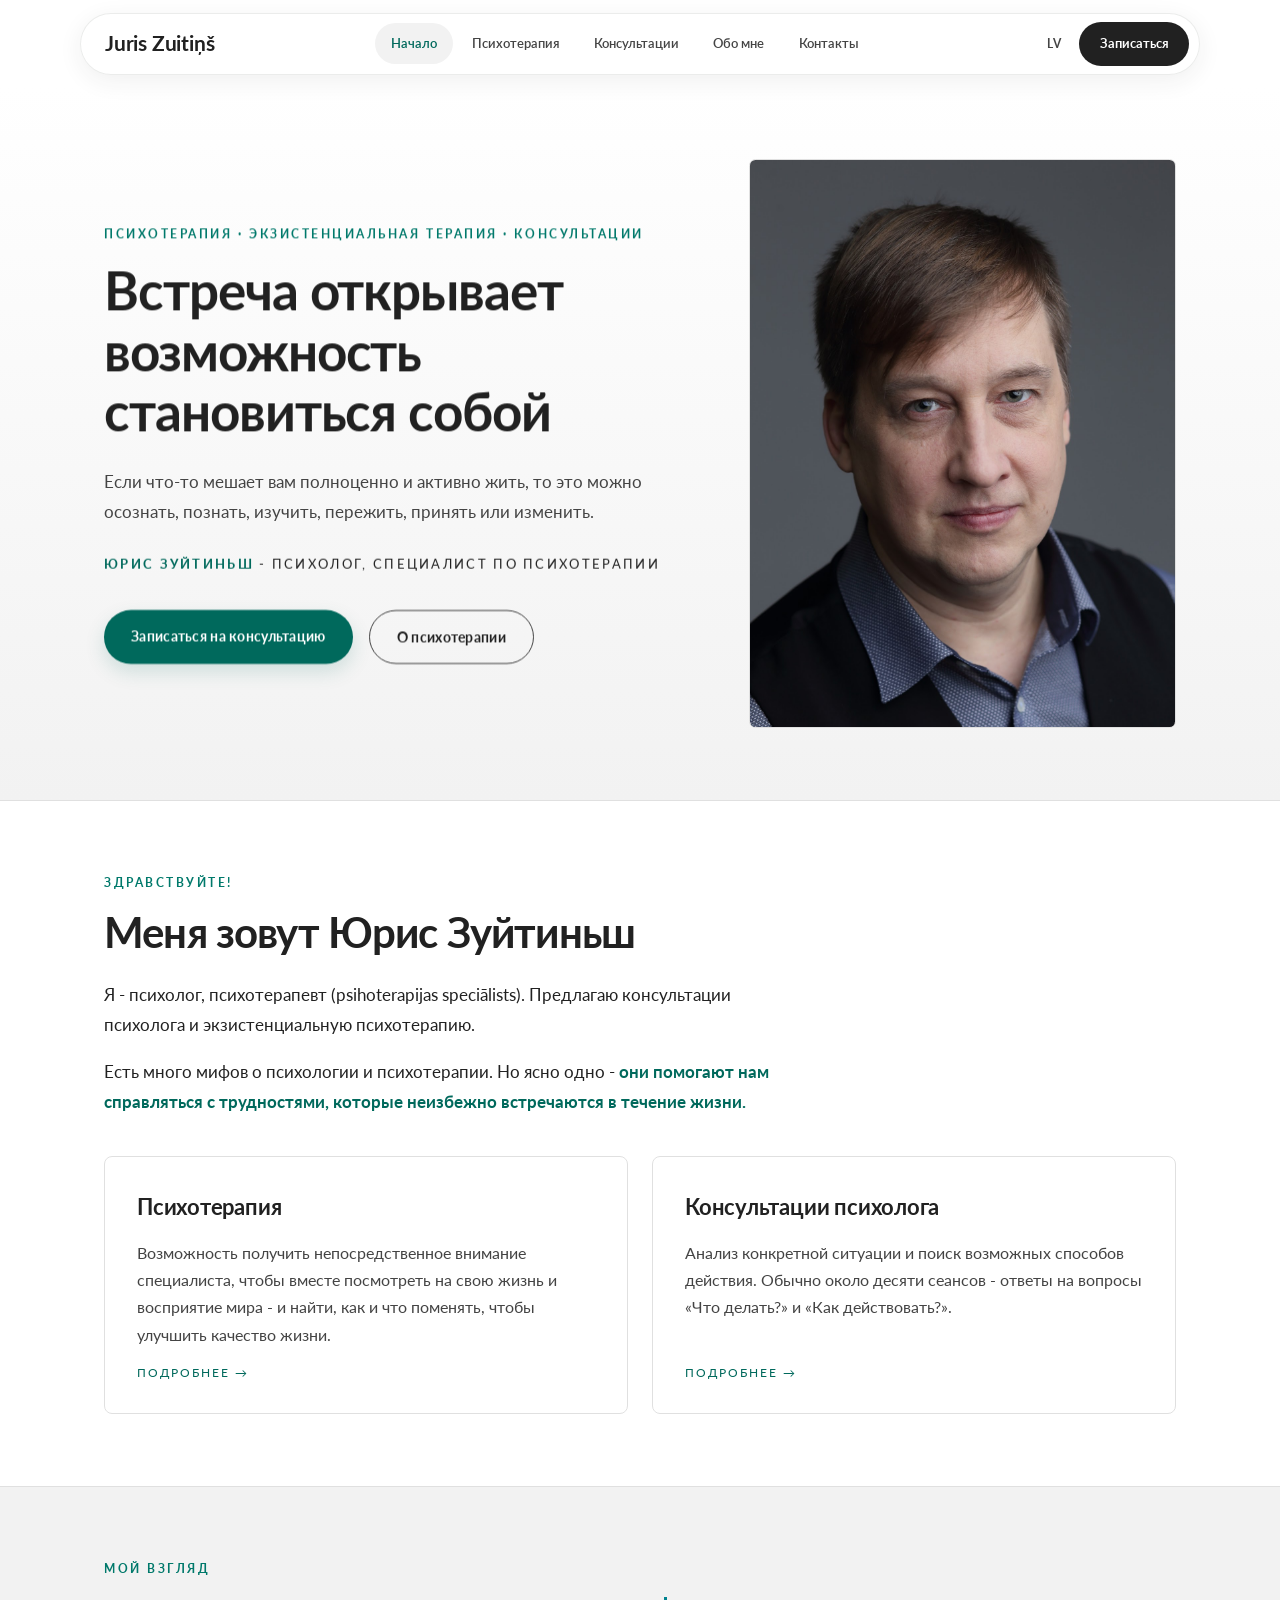
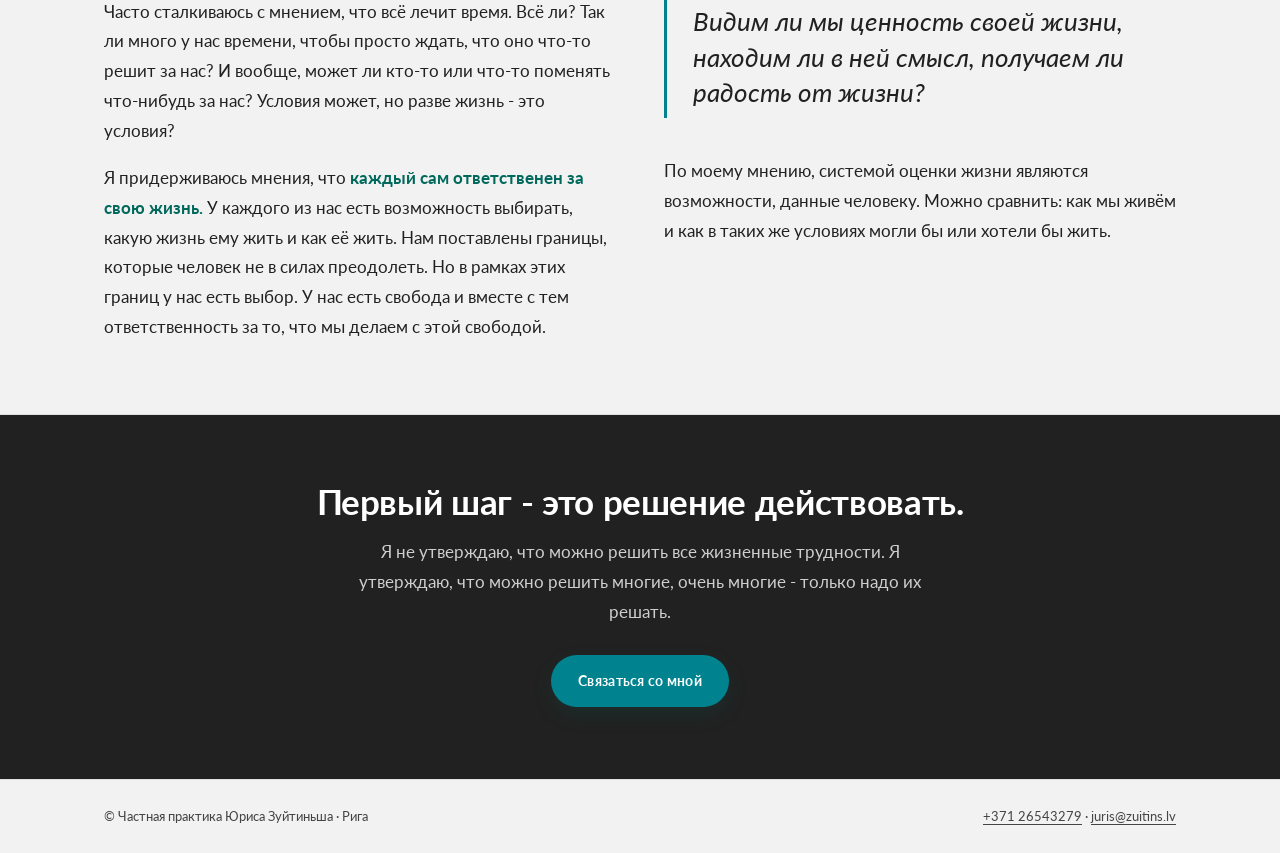
==== ru/index.html @ 90100e16 "Tiras saites: index.html -> ./ un ru/ Co-Authored-By: Claude Fable 5 <noreply@anthropic.com>" ====
<!DOCTYPE html>
<html lang="ru">
<head>
<meta charset="utf-8">
<script>document.documentElement.classList.add('js')</script>
<meta name="viewport" content="width=device-width, initial-scale=1">
<title>Частная практика Юриса Зуйтиньша - психотерапия и консультации психолога в Риге</title>
<meta name="description" content="Юрис Зуйтиньш - психолог и сертифицированный специалист по психотерапии. Экзистенциальная терапия и консультации психолога в Риге, частная практика с 2008 года.">
<link rel="alternate" hreflang="lv" href="../">
<link rel="icon" href="data:image/svg+xml,%3Csvg xmlns='http://www.w3.org/2000/svg' viewBox='0 0 32 32'%3E%3Crect width='32' height='32' rx='6' fill='%2300838f'/%3E%3Ctext x='16' y='23' font-family='Georgia' font-size='20' font-style='italic' fill='%23f4f3ee' text-anchor='middle'%3EZ%3C/text%3E%3C/svg%3E">
<link rel="preconnect" href="https://fonts.googleapis.com">
<link rel="preconnect" href="https://fonts.gstatic.com" crossorigin>
<link href="https://fonts.googleapis.com/css2?family=Lato:ital,wght@0,300;0,400;0,700;1,400&family=Open+Sans:ital,wght@0,300;0,400;0,700;1,400&display=swap" rel="stylesheet">
<link rel="stylesheet" href="../assets/css/style.css">
</head>
<body>

<header class="site-head">
  <div class="navbar">
    <a class="brand" href="./">Juris Zuitiņš</a>
    <nav class="nav" id="nav" aria-label="Главное меню">
      <a href="./" aria-current="page">Начало</a>
      <a href="psihoterapija.html">Психотерапия</a>
      <a href="konsultacijas.html">Консультации</a>
      <a href="par-mani.html">Обо мне</a>
      <a href="kontakti.html">Контакты</a>
    </nav>
    <div class="nav-actions">
      <a class="lang" href="../" lang="lv" hreflang="lv">LV</a>
      <a class="btn-nav" href="kontakti.html">Записаться</a>
      <button class="menu-btn" aria-expanded="false" aria-controls="nav" aria-label="Меню"><span></span><span></span></button>
    </div>
  </div>
</header>

<section class="hero">
  <div class="wrap">
    <div>
      <p class="eyebrow">Психотерапия · Экзистенциальная терапия · Консультации</p>
      <h1 class="hero-q">Встреча открывает возможность становиться собой</h1>
      <p class="hero-sub">Если что-то мешает вам полноценно и активно жить, то это можно осознать, познать, изучить, пережить, принять или изменить.</p>
      <p class="hero-name"><b>Юрис Зуйтиньш</b> - психолог, специалист по психотерапии</p>
      <div class="hero-cta">
        <a class="btn btn-solid" href="kontakti.html">Записаться на консультацию</a>
        <a class="btn btn-ghost" href="psihoterapija.html">О психотерапии</a>
      </div>
    </div>
    <figure class="hero-figure">
      <img src="../assets/img/portrets.jpg" alt="Юрис Зуйтиньш - психолог и специалист по психотерапии" width="1280" height="1920" fetchpriority="high">
    </figure>
  </div>
</section>

<section class="section">
  <div class="wrap reveal">
    <p class="eyebrow">Здравствуйте!</p>
    <h2 class="section-title">Меня зовут Юрис Зуйтиньш</h2>
    <div class="prose">
      <p>Я - психолог, психотерапевт (psihoterapijas speciālists). Предлагаю консультации психолога и экзистенциальную психотерапию.</p>
      <p>Есть много мифов о психологии и психотерапии. Но ясно одно - <strong>они помогают нам справляться с трудностями, которые неизбежно встречаются в течение жизни.</strong></p>
    </div>
    <div class="cards">
      <a class="card" href="psihoterapija.html">
        <h3>Психотерапия</h3>
        <p>Возможность получить непосредственное внимание специалиста, чтобы вместе посмотреть на свою жизнь и восприятие мира - и найти, как и что поменять, чтобы улучшить качество жизни.</p>
        <span class="more">Подробнее →</span>
      </a>
      <a class="card" href="konsultacijas.html">
        <h3>Консультации психолога</h3>
        <p>Анализ конкретной ситуации и поиск возможных способов действия. Обычно около десяти сеансов - ответы на вопросы «Что делать?» и «Как действовать?».</p>
        <span class="more">Подробнее →</span>
      </a>
    </div>
  </div>
</section>

<section class="section tint">
  <div class="wrap two-col reveal">
    <div class="prose">
      <p class="eyebrow">Мой взгляд</p>
      <p>Часто сталкиваюсь с мнением, что всё лечит время. Всё ли? Так ли много у нас времени, чтобы просто ждать, что оно что-то решит за нас? И вообще, может ли кто-то или что-то поменять что-нибудь за нас? Условия может, но разве жизнь - это условия?</p>
      <p>Я придерживаюсь мнения, что <strong>каждый сам ответственен за свою жизнь.</strong> У каждого из нас есть возможность выбирать, какую жизнь ему жить и как её жить. Нам поставлены границы, которые человек не в силах преодолеть. Но в рамках этих границ у нас есть выбор. У нас есть свобода и вместе с тем ответственность за то, что мы делаем с этой свободой.</p>
    </div>
    <div>
      <div class="pull-q">Видим ли мы ценность своей жизни, находим ли в ней смысл, получаем ли радость от жизни?</div>
      <div class="prose">
        <p>По моему мнению, системой оценки жизни являются возможности, данные человеку. Можно сравнить: как мы живём и как в таких же условиях могли бы или хотели бы жить.</p>
      </div>
    </div>
  </div>
</section>


<section class="cta-strip">
  <div class="wrap reveal">
    <h2>Первый шаг - это решение действовать.</h2>
    <p>Я не утверждаю, что можно решить все жизненные трудности. Я утверждаю, что можно решить многие, очень многие - только надо их решать.</p>
    <a class="btn btn-solid" href="kontakti.html">Связаться со мной</a>
  </div>
</section>

<footer class="site-foot">
  <div class="wrap">
    <span>© Частная практика Юриса Зуйтиньша · Рига</span>
    <span><a href="tel:+37126543279">+371 26543279</a> · <a href="mailto:juris@zuitins.lv">juris@zuitins.lv</a></span>
  </div>
</footer>

<script src="../assets/js/main.js"></script>
</body>
</html>
---- assets/css/style.css ----
/* Jura Zuitiņa privātprakse
   Krāsas un fonts pārņemti no esošās lapas lv.zuitins.lv:
   balts fons, tumši pelēks teksts, tirkīza akcents, fonts Lato. */

:root {
  --paper: #ffffff;
  --sage: #f2f2f2;
  --sage-deep: #e6e6e6;
  --ink: #212121;
  --ink-soft: #444444;
  --olive: #00838f;       /* tirkīza akcents (fokuss, hover) */
  --olive-dark: #00695c;  /* tumšāks tirkīzs — saites, pogas (AA uz balta) */
  --amber: #00796b;       /* akcents etiķetēm/eyebrow (tirkīzs, AA uz balta) */
  --line: #e0e0e0;
  --white: #ffffff;
  --max: 1120px;
  --serif: "Lato", "Open Sans", system-ui, -apple-system, sans-serif;
  --display: "Lato", "Open Sans", system-ui, -apple-system, sans-serif;
  --sans: "Lato", "Open Sans", system-ui, -apple-system, sans-serif;
}

* { margin: 0; padding: 0; box-sizing: border-box; }

html { scroll-behavior: smooth; }

body {
  font-family: var(--serif);
  font-size: 1.0625rem;
  line-height: 1.75;
  color: var(--ink);
  background: var(--paper);
  -webkit-font-smoothing: antialiased;
}

img { max-width: 100%; display: block; }

a { color: var(--olive-dark); text-decoration-thickness: 1px; text-underline-offset: 3px; }
a:hover { color: var(--amber); }

:focus-visible { outline: 2px solid var(--olive); outline-offset: 3px; }

.wrap { max-width: var(--max); margin: 0 auto; padding: 0 1.5rem; }

/* ---------- header ---------- */

.site-head {
  position: sticky; top: 0; z-index: 50;
  padding: .8rem 1rem;
}

.navbar {
  position: relative;
  max-width: var(--max); margin: 0 auto;
  display: flex; align-items: center; justify-content: space-between; gap: 1rem;
  padding: .5rem .6rem .5rem 1.5rem;
  border-radius: 999px;
  background: color-mix(in srgb, var(--white) 74%, transparent);
  backdrop-filter: blur(16px); -webkit-backdrop-filter: blur(16px);
  border: 1px solid rgba(38, 46, 40, .09);
  box-shadow: 0 6px 24px rgba(38, 46, 40, .07);
  transition: box-shadow .3s, background .3s;
}
.scrolled .navbar {
  background: color-mix(in srgb, var(--white) 88%, transparent);
  box-shadow: 0 14px 44px rgba(38, 46, 40, .14);
}

.brand {
  font-family: var(--display);
  font-size: 1.3rem; font-weight: 700; letter-spacing: -.01em;
  color: var(--ink); text-decoration: none; line-height: 1; white-space: nowrap;
}

.nav { display: flex; align-items: center; gap: .15rem; }
.nav a {
  font-family: var(--sans); font-size: .84rem; font-weight: 600;
  text-decoration: none; color: var(--ink-soft);
  padding: .55rem 1rem; border-radius: 999px;
  transition: background .2s, color .2s;
}
.nav a:hover { background: var(--sage); color: var(--ink); }
.nav a[aria-current="page"] { background: var(--sage); color: var(--olive-dark); }

.nav-actions { display: flex; align-items: center; gap: .35rem; }

.lang {
  font-family: var(--sans); font-size: .78rem; font-weight: 700; letter-spacing: .08em;
  text-decoration: none; color: var(--ink-soft);
  padding: .55rem .7rem; border-radius: 999px;
  transition: color .2s, background .2s;
}
.lang:hover { color: var(--olive-dark); background: var(--sage); }

.btn-nav {
  font-family: var(--sans); font-size: .82rem; font-weight: 700;
  text-decoration: none; color: var(--paper); background: var(--ink);
  padding: .65rem 1.3rem; border-radius: 999px; white-space: nowrap;
  transition: background .2s;
}
.btn-nav:hover { background: var(--olive-dark); color: var(--paper); }

.menu-btn {
  display: none; background: none; border: 0; cursor: pointer;
  width: 2.6rem; height: 2.6rem; border-radius: 999px;
  flex-direction: column; align-items: center; justify-content: center; gap: 5px;
}
.menu-btn span { display: block; width: 18px; height: 2px; background: var(--ink); border-radius: 2px; transition: transform .25s, opacity .25s; }
.menu-btn[aria-expanded="true"] span:first-child { transform: translateY(3.5px) rotate(45deg); }
.menu-btn[aria-expanded="true"] span:last-child { transform: translateY(-3.5px) rotate(-45deg); }

/* ---------- hero (home) ---------- */

.hero { border-bottom: 1px solid var(--line); background: linear-gradient(var(--paper), var(--sage)); }
.hero .wrap {
  display: grid; grid-template-columns: 7fr 5fr; gap: 3rem;
  align-items: center; padding-top: 4.5rem; padding-bottom: 4.5rem;
}

.hero-q {
  font-family: var(--display); font-weight: 700;
  font-size: clamp(2rem, 4.4vw, 3.3rem); line-height: 1.15;
  letter-spacing: -.02em; text-wrap: balance;
}

.hero-sub { margin-top: 1.6rem; max-width: 34rem; color: var(--ink-soft); }
.hero-name { margin-top: 1.6rem; font-size: .8rem; letter-spacing: .18em; text-transform: uppercase; color: var(--ink); }
.hero-name b { color: var(--olive-dark); }

.hero-figure { position: relative; }
.hero-figure img {
  width: 100%; height: auto; aspect-ratio: 3/4; object-fit: cover; object-position: 50% 10%;
  border-radius: .4rem;
  border: 1px solid var(--line);
}

.hero-cta { margin-top: 2.2rem; display: flex; gap: 1rem; flex-wrap: wrap; }

.btn {
  display: inline-block; font-family: var(--sans); font-size: .88rem; font-weight: 700;
  letter-spacing: .02em; text-decoration: none;
  padding: .85rem 1.7rem; border-radius: 999px; transition: background .2s, color .2s, border-color .2s;
}
.btn-solid { background: var(--olive-dark); color: var(--paper); }
.btn-solid:hover { background: var(--ink); color: var(--paper); }
.btn-ghost { border: 1px solid var(--ink-soft); color: var(--ink); }
.btn-ghost:hover { border-color: var(--amber); color: var(--olive-dark); }

/* ---------- sections ---------- */

.section { padding: 4.5rem 0; }
.section.tint { background: var(--sage); border-top: 1px solid var(--line); border-bottom: 1px solid var(--line); }

.eyebrow {
  font-family: var(--sans); font-size: .72rem; font-weight: 700;
  letter-spacing: .22em; text-transform: uppercase;
  color: var(--amber); margin-bottom: 1rem;
}

h1.page-title, h2.section-title {
  font-family: var(--display); font-weight: 700; line-height: 1.15;
  font-size: clamp(1.75rem, 3.4vw, 2.6rem); letter-spacing: -.02em;
  margin-bottom: 1.4rem; text-wrap: balance;
}

.prose { max-width: 44rem; }
.prose p + p { margin-top: 1.1rem; }
.prose strong { color: var(--olive-dark); }

/* animēta svītra — vienmērīgi ieslīd un izslīd (maska mīkstina malas, bez kantēm),
   katrā rindā stingri secīgi (JS kavējums = animācijas ilgums) */
.ul-line { position: relative; }
.ul-line::after {
  content: ""; position: absolute; left: 0; right: 0; bottom: -2px; height: 2px;
  border-radius: 2px; pointer-events: none;
  background: linear-gradient(90deg, transparent, var(--olive) 35%, #2fe0c8 50%, var(--olive) 65%, transparent);
  background-repeat: no-repeat; background-size: 50% 100%;
  background-position: -120% 0;
  filter: drop-shadow(0 0 5px rgba(0, 131, 143, .45));
  -webkit-mask-image: linear-gradient(90deg, transparent, #000 15%, #000 85%, transparent);
  mask-image: linear-gradient(90deg, transparent, #000 15%, #000 85%, transparent);
}
.ul-line.ul-run::after { animation: ulSweep .9s linear forwards; animation-delay: var(--ul-delay, 0s); }
@keyframes ulSweep {
  from { background-position: -120% 0; }
  to   { background-position: 220% 0; }
}

/* uzmanības animācija navbar/hamburgeram, kad aizscrollēts līdz lejai */
.nav a.attn { animation: navAttn 1.1s ease; }
@keyframes navAttn {
  0%, 100% { transform: translateY(0); background: transparent; }
  30% { transform: translateY(-7px); color: var(--olive-dark); background: var(--sage); }
  60% { transform: translateY(0); }
}
/* aktīvā sadaļa (piem. Sākums) — kustas tāpat, bet iekrāsojums paliek visu laiku */
.nav a[aria-current="page"].attn { animation-name: navAttnActive; }
@keyframes navAttnActive {
  0%, 100% { transform: translateY(0); }
  30% { transform: translateY(-7px); }
  60% { transform: translateY(0); }
}
.menu-btn.attn span { animation: hamAttn 1.3s ease; transform-origin: center; }
.menu-btn.attn span:nth-child(2) { animation-delay: .15s; }
@keyframes hamAttn {
  0%, 100% { transform: scaleX(1); background: var(--ink); }
  22% { transform: scaleX(1.7); background: var(--olive); }
  45% { transform: scaleX(1); background: var(--ink); }
  67% { transform: scaleX(1.7); background: var(--olive); }
}

.two-col { display: grid; grid-template-columns: 1fr 1fr; gap: 3rem; align-items: start; }

/* attēls pie teksta (psihoterapija) — mazāks, šaurāka kolonna, nepārsniedz teksta augstumu */
@media (min-width: 901px) {
  .two-col--media { grid-template-columns: 1.6fr 1fr; align-items: start; }
  .two-col--media .fig { max-width: 24rem; justify-self: end; }
  .two-col--media .fig img { aspect-ratio: 4/5; object-fit: cover; }
}

/* about page — teksts lielā blokā + portrets sānā */
.about { display: grid; grid-template-columns: minmax(0, 1fr) 300px; gap: 3.5rem; align-items: start; margin-top: .5rem; }
.about-text { max-width: 62rem; font-size: 1.08rem; }
.about-text p + p { margin-top: 1.2rem; }
.about-portrait { position: sticky; top: 6rem; }
.about-portrait img { width: 100%; aspect-ratio: 3/4; object-fit: cover; object-position: 50% 20%; border-radius: .4rem; border: 1px solid var(--line); }
.about-portrait figcaption { margin-top: .7rem; font-family: var(--sans); font-size: .72rem; font-weight: 700; letter-spacing: .12em; text-transform: uppercase; color: var(--ink-soft); text-align: center; }

/* question pull-quote device */
.pull-q {
  border-left: 3px solid var(--olive);
  padding: .4rem 0 .4rem 1.6rem; margin: 2.4rem 0;
  font-family: var(--display); font-style: italic; font-weight: 400;
  font-size: clamp(1.2rem, 2.2vw, 1.6rem); line-height: 1.4; color: var(--ink);
  max-width: 40rem;
}

/* service cards on home */
.cards { display: grid; grid-template-columns: 1fr 1fr; gap: 1.5rem; margin-top: 2.5rem; }
.card {
  background: var(--white); border: 1px solid var(--line); border-radius: .5rem;
  padding: 2rem 2rem 1.8rem; display: flex; flex-direction: column; gap: .8rem;
  text-decoration: none; color: var(--ink); transition: border-color .2s, transform .2s;
}
.card:hover { border-color: var(--amber); transform: translateY(-2px); color: var(--ink); }
.card h3 { font-family: var(--display); font-weight: 700; font-size: 1.35rem; letter-spacing: -.01em; }
.card p { color: var(--ink-soft); font-size: .98rem; }
.card .more { font-size: .78rem; letter-spacing: .16em; text-transform: uppercase; color: var(--olive-dark); margin-top: auto; }

/* figure w/ caption in columns */
.fig { border: 1px solid var(--line); border-radius: .5rem; overflow: hidden; background: var(--white); }
.fig img { width: 100%; object-fit: cover; }
.fig figcaption { padding: .7rem 1rem; font-family: var(--sans); font-size: .74rem; font-weight: 600; letter-spacing: .08em; text-transform: uppercase; color: var(--ink-soft); }

/* about page: credential timeline (years are a real sequence) */
.timeline { list-style: none; max-width: 44rem; }
.timeline li { display: grid; grid-template-columns: 6.5rem 1fr; gap: 1.2rem; padding: 1.1rem 0; border-bottom: 1px solid var(--line); }
.timeline .yr { font-family: var(--display); font-weight: 600; font-size: 1.25rem; color: var(--olive-dark); line-height: 1.4; }

.cred-list { list-style: none; max-width: 44rem; }
.cred-list li { padding: .9rem 0 .9rem 1.6rem; border-bottom: 1px solid var(--line); position: relative; }
.cred-list li::before { content: ""; position: absolute; left: 0; top: 1.55rem; width: .55rem; height: .55rem; border-radius: 50%; background: var(--amber); }

/* contacts */
.contact-grid { display: grid; grid-template-columns: 5fr 7fr; gap: 3rem; align-items: start; }
.contact-list { list-style: none; }
.contact-list li { padding: 1.1rem 0; border-bottom: 1px solid var(--line); }
.contact-list .lbl { display: block; font-family: var(--sans); font-size: .7rem; font-weight: 700; letter-spacing: .2em; text-transform: uppercase; color: var(--amber); margin-bottom: .2rem; }
.contact-list a { font-family: var(--display); font-size: 1.45rem; font-weight: 500; text-decoration: none; }
.contact-list .val { font-family: var(--display); font-size: 1.45rem; font-weight: 500; }
.map { border: 1px solid var(--line); border-radius: .5rem; overflow: hidden; }
.map iframe { display: block; width: 100%; height: 380px; border: 0; }

.office-gallery { display: grid; grid-template-columns: 1fr 1fr; gap: 1.5rem; margin-top: 3rem; }

/* contact form (Web3Forms — bez backend) */
.contact-form-block { margin-top: 3.5rem; max-width: 46rem; }
.contact-form-block .form-lead { color: var(--ink-soft); max-width: 40rem; margin-bottom: 2rem; }
.contact-form { display: block; }
.cf-row { display: grid; grid-template-columns: 1fr 1fr; gap: 1.2rem; }
.cf-field { display: flex; flex-direction: column; gap: .45rem; margin-bottom: 1.2rem; }
.cf-label {
  font-family: var(--sans); font-size: .72rem; font-weight: 700;
  letter-spacing: .14em; text-transform: uppercase; color: var(--ink-soft);
}
.cf-input, .cf-textarea {
  font-family: var(--serif); font-size: 1rem; color: var(--ink);
  background: var(--white); border: 1px solid var(--line); border-radius: .4rem;
  padding: .8rem .95rem; width: 100%;
  transition: border-color .2s, box-shadow .2s;
}
.cf-input:focus, .cf-textarea:focus {
  outline: none; border-color: var(--olive);
  box-shadow: 0 0 0 3px color-mix(in srgb, var(--olive) 18%, transparent);
}
.cf-textarea { min-height: 8.5rem; resize: vertical; line-height: 1.6; }
.cf-hp { position: absolute; left: -9999px; width: 1px; height: 1px; opacity: 0; }
.cf-submit { border: 0; cursor: pointer; margin-top: .3rem; }
.form-status { margin-top: 1rem; font-family: var(--sans); font-size: .9rem; min-height: 1.25em; }
.form-status.is-sending { color: var(--ink-soft); }
.form-status.is-ok { color: var(--olive-dark); }
.form-status.is-err { color: #b23b2e; }

/* CTA strip */
.cta-strip { background: var(--ink); color: var(--paper); text-align: center; }
.cta-strip .wrap { padding-top: 4rem; padding-bottom: 4.5rem; }
.cta-strip h2 { font-family: var(--display); font-weight: 700; font-size: clamp(1.5rem, 2.8vw, 2.2rem); line-height: 1.25; margin-bottom: .9rem; letter-spacing: -.01em; text-wrap: balance; }
.cta-strip p { color: #cfcfcf; max-width: 36rem; margin: 0 auto 1.8rem; }
.cta-strip .btn-solid { background: var(--olive); color: #fff; }
.cta-strip .btn-solid:hover { background: var(--paper); color: var(--ink); }

/* footer */
.site-foot { border-top: 1px solid var(--line); background: var(--sage); }
.site-foot .wrap {
  display: flex; flex-wrap: wrap; gap: 1rem; justify-content: space-between; align-items: center;
  padding-top: 1.6rem; padding-bottom: 1.6rem;
  font-family: var(--sans); font-size: .8rem; color: var(--ink-soft);
}
.site-foot a { color: var(--ink-soft); }

/* ---------- entrance animations ---------- */
/* Slēptais stāvoklis der tikai ar JS (klase .js uzlikta <head>), tāpēc bez JS viss redzams. */
.js :is(
  .hero .wrap > div:first-child > *,
  .hero-figure,
  .section > .wrap > *:not(.cards):not(.office-gallery),
  .cards > .card,
  .office-gallery > .fig,
  .cta-strip .wrap > *
) {
  opacity: 0;
  transform: translateY(24px);
  transition: opacity .7s ease, transform .85s cubic-bezier(.2, .7, .2, 1);
  will-change: opacity, transform;
}
.js .hero-figure { transform: scale(.96); }
.js .in { opacity: 1 !important; transform: none !important; }

/* galvenes ienākšana ielādējoties */
.js .site-head { animation: headIn .65s cubic-bezier(.2, .7, .2, 1) both; }
@keyframes headIn { from { opacity: 0; transform: translateY(-16px); } to { opacity: 1; transform: none; } }

/* ---------- attēlu efekti — tikai Kontakti galerija ---------- */
.zoomable { cursor: zoom-in; }
.office-gallery .fig img { transition: transform .55s cubic-bezier(.2, .7, .2, 1); }
.office-gallery .fig:hover img { transform: scale(1.05); }

/* pogu un karšu mikroanimācijas */
.btn { transition: background .2s, color .2s, border-color .2s, transform .25s, box-shadow .25s; }
.btn-solid { box-shadow: 0 8px 20px rgba(0, 105, 92, .16); }
.btn:hover { transform: translateY(-2px); }
.card { transition: border-color .2s, transform .28s cubic-bezier(.2, .7, .2, 1), box-shadow .28s; }
.card:hover { transform: translateY(-5px); box-shadow: 0 18px 40px rgba(33, 33, 33, .10); }

/* ---------- lightbox (attēlu palielināšana) ---------- */
.lightbox {
  position: fixed; inset: 0; z-index: 100;
  display: flex; align-items: center; justify-content: center; padding: 4vmin;
  background: rgba(18, 20, 20, .86);
  backdrop-filter: blur(6px); -webkit-backdrop-filter: blur(6px);
  opacity: 0; visibility: hidden; transition: opacity .3s ease, visibility .3s;
}
.lightbox.open { opacity: 1; visibility: visible; }
.lightbox img {
  max-width: 100%; max-height: 92vh; width: auto; height: auto;
  border-radius: .4rem; box-shadow: 0 30px 80px rgba(0, 0, 0, .5);
  transform: scale(.96); transition: transform .3s cubic-bezier(.2, .7, .2, 1);
  cursor: zoom-out;
}
.lightbox.open img { transform: scale(1); }
.lightbox__close {
  position: absolute; top: 1.1rem; right: 1.3rem;
  width: 2.7rem; height: 2.7rem; border: 0; border-radius: 999px; cursor: pointer;
  background: rgba(255, 255, 255, .14); color: #fff; font-size: 1.6rem; line-height: 1;
  display: flex; align-items: center; justify-content: center; transition: background .2s;
}
.lightbox__close:hover { background: rgba(255, 255, 255, .3); }

@media (prefers-reduced-motion: reduce) {
  html { scroll-behavior: auto; }
  .js .site-head { animation: none; }
  .js :is(
    .hero .wrap > div:first-child > *, .hero-figure,
    .section > .wrap > *:not(.cards):not(.office-gallery),
    .cards > .card, .office-gallery > .fig, .cta-strip .wrap > *
  ) { opacity: 1; transform: none; transition: none; }
  .office-gallery .fig img { transition: none; }
  .office-gallery .fig:hover img, .btn:hover, .card:hover { transform: none; }
  .lightbox, .lightbox img { transition: none; }
  .ul-line.ul-run::after { animation: none; }
  .nav a.attn, .menu-btn.attn span { animation: none; }
}

/* ---------- responsive ---------- */

@media (max-width: 900px) {
  /* hero = viens vienots bloks: foto pilnā platumā, apakšā izgaist, teksts ieplūst virsū */
  .hero { background: var(--paper); }
  .hero .wrap { grid-template-columns: 1fr; gap: 0; padding-top: 0; padding-bottom: 2.6rem; }
  .hero-figure { order: -1; max-width: none; margin: 0 -1.5rem; }
  .hero-figure img { aspect-ratio: 4/5; object-position: 50% 12%; border-radius: 0; border: 0; }
  .hero-figure::after {
    content: ""; position: absolute; inset: 0; pointer-events: none;
    background: linear-gradient(180deg, rgba(255, 255, 255, 0) 68%, var(--paper) 98%);
  }
  .hero .wrap > div:first-child { position: relative; z-index: 2; margin-top: -4.5rem; }
  .two-col, .contact-grid { grid-template-columns: 1fr; gap: 2rem; }
  .about { grid-template-columns: 1fr; gap: 2rem; }
  .about-portrait { position: static; order: -1; max-width: 20rem; }
}

@media (max-width: 860px) {
  .menu-btn { display: flex; }
  .btn-nav { display: none; }
  .nav {
    display: none; position: absolute; top: calc(100% + .6rem); left: 0; right: 0;
    flex-direction: column; align-items: stretch; gap: .2rem;
    background: color-mix(in srgb, var(--white) 94%, transparent);
    backdrop-filter: blur(16px); -webkit-backdrop-filter: blur(16px);
    border: 1px solid rgba(38, 46, 40, .09);
    border-radius: 1.4rem;
    box-shadow: 0 18px 50px rgba(38, 46, 40, .16);
    padding: .6rem;
  }
  .nav.open { display: flex; }
  .nav a { padding: .8rem 1.1rem; font-size: .95rem; border-radius: 1rem; }
  .cards, .office-gallery { grid-template-columns: 1fr; }
  .section { padding: 3rem 0; }
  .timeline li { grid-template-columns: 1fr; gap: .1rem; }
}
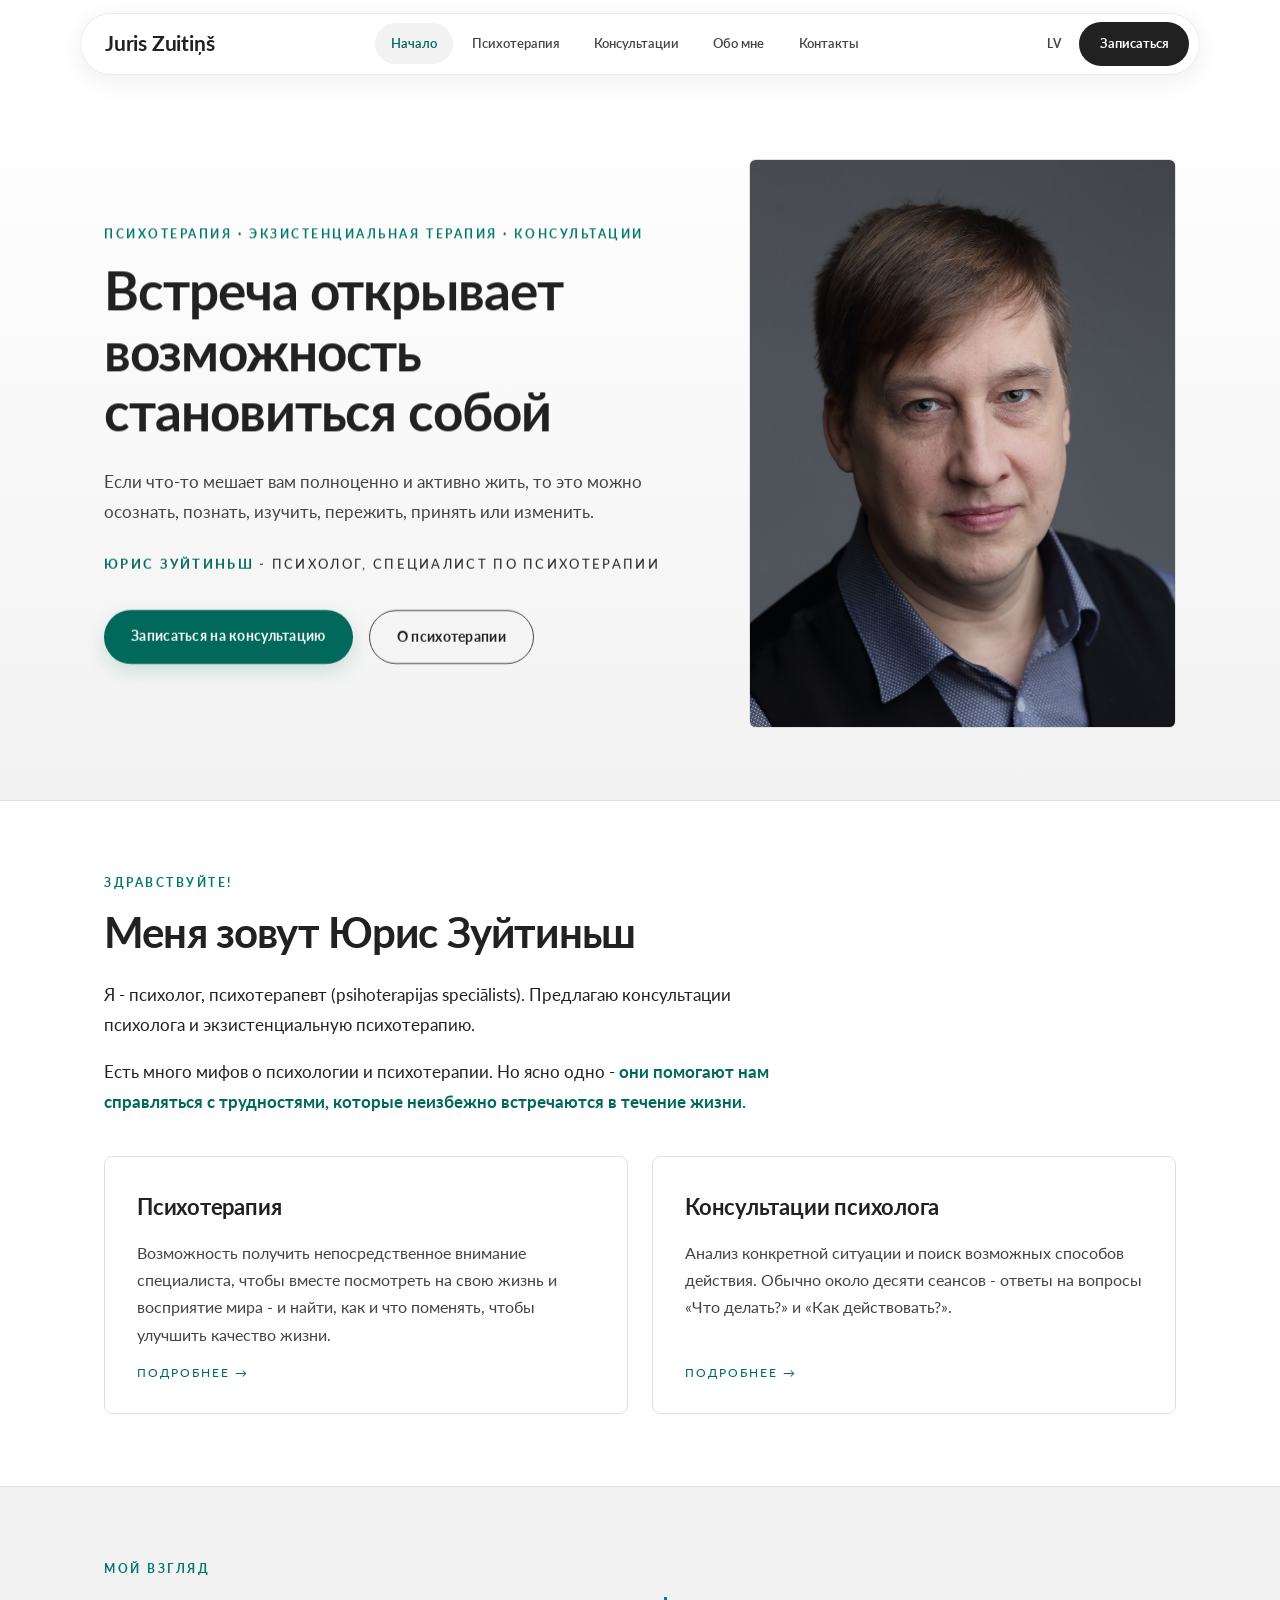
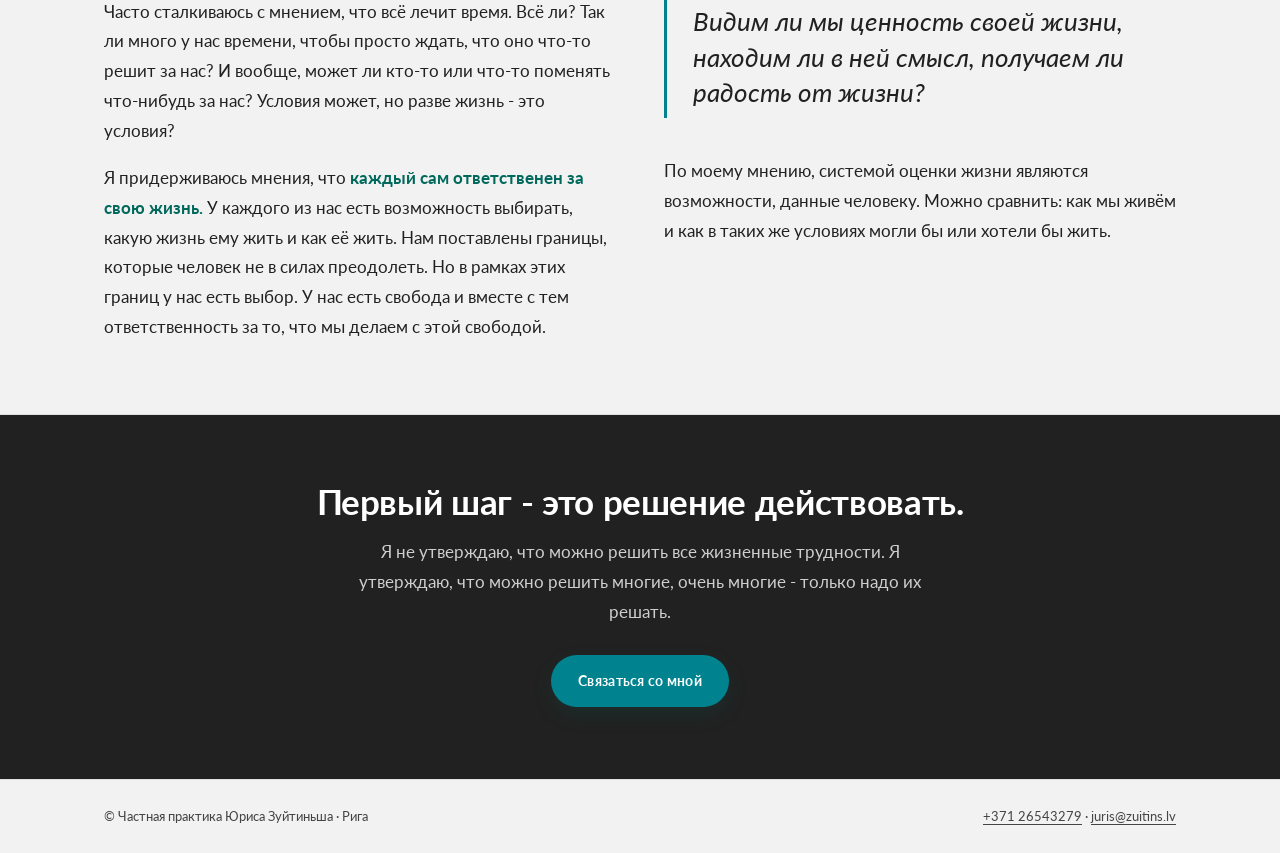
==== commit ed115e44: "SEO: canonical + Open Graph birkas visam lapam Co-Authored-By: Claude Fable 5 <noreply@anthropic.com" ====
--- a/ru/index.html
+++ b/ru/index.html
@@ -6,6 +6,13 @@
 <meta name="viewport" content="width=device-width, initial-scale=1">
 <title>Частная практика Юриса Зуйтиньша - психотерапия и консультации психолога в Риге</title>
 <meta name="description" content="Юрис Зуйтиньш - психолог и сертифицированный специалист по психотерапии. Экзистенциальная терапия и консультации психолога в Риге, частная практика с 2008 года.">
+<link rel="canonical" href="https://zuitins.lv/ru/">
+<meta property="og:type" content="website">
+<meta property="og:title" content="Частная практика Юриса Зуйтиньша - психотерапия и консультации психолога в Риге">
+<meta property="og:description" content="Юрис Зуйтиньш - психолог и сертифицированный специалист по психотерапии. Экзистенциальная терапия и консультации психолога в Риге, частная практика с 2008 года.">
+<meta property="og:url" content="https://zuitins.lv/ru/">
+<meta property="og:image" content="https://zuitins.lv/assets/img/portrets.jpg">
+<meta property="og:locale" content="ru_RU">
 <link rel="alternate" hreflang="lv" href="../">
 <link rel="icon" href="data:image/svg+xml,%3Csvg xmlns='http://www.w3.org/2000/svg' viewBox='0 0 32 32'%3E%3Crect width='32' height='32' rx='6' fill='%2300838f'/%3E%3Ctext x='16' y='23' font-family='Georgia' font-size='20' font-style='italic' fill='%23f4f3ee' text-anchor='middle'%3EZ%3C/text%3E%3C/svg%3E">
 <link rel="preconnect" href="https://fonts.googleapis.com">
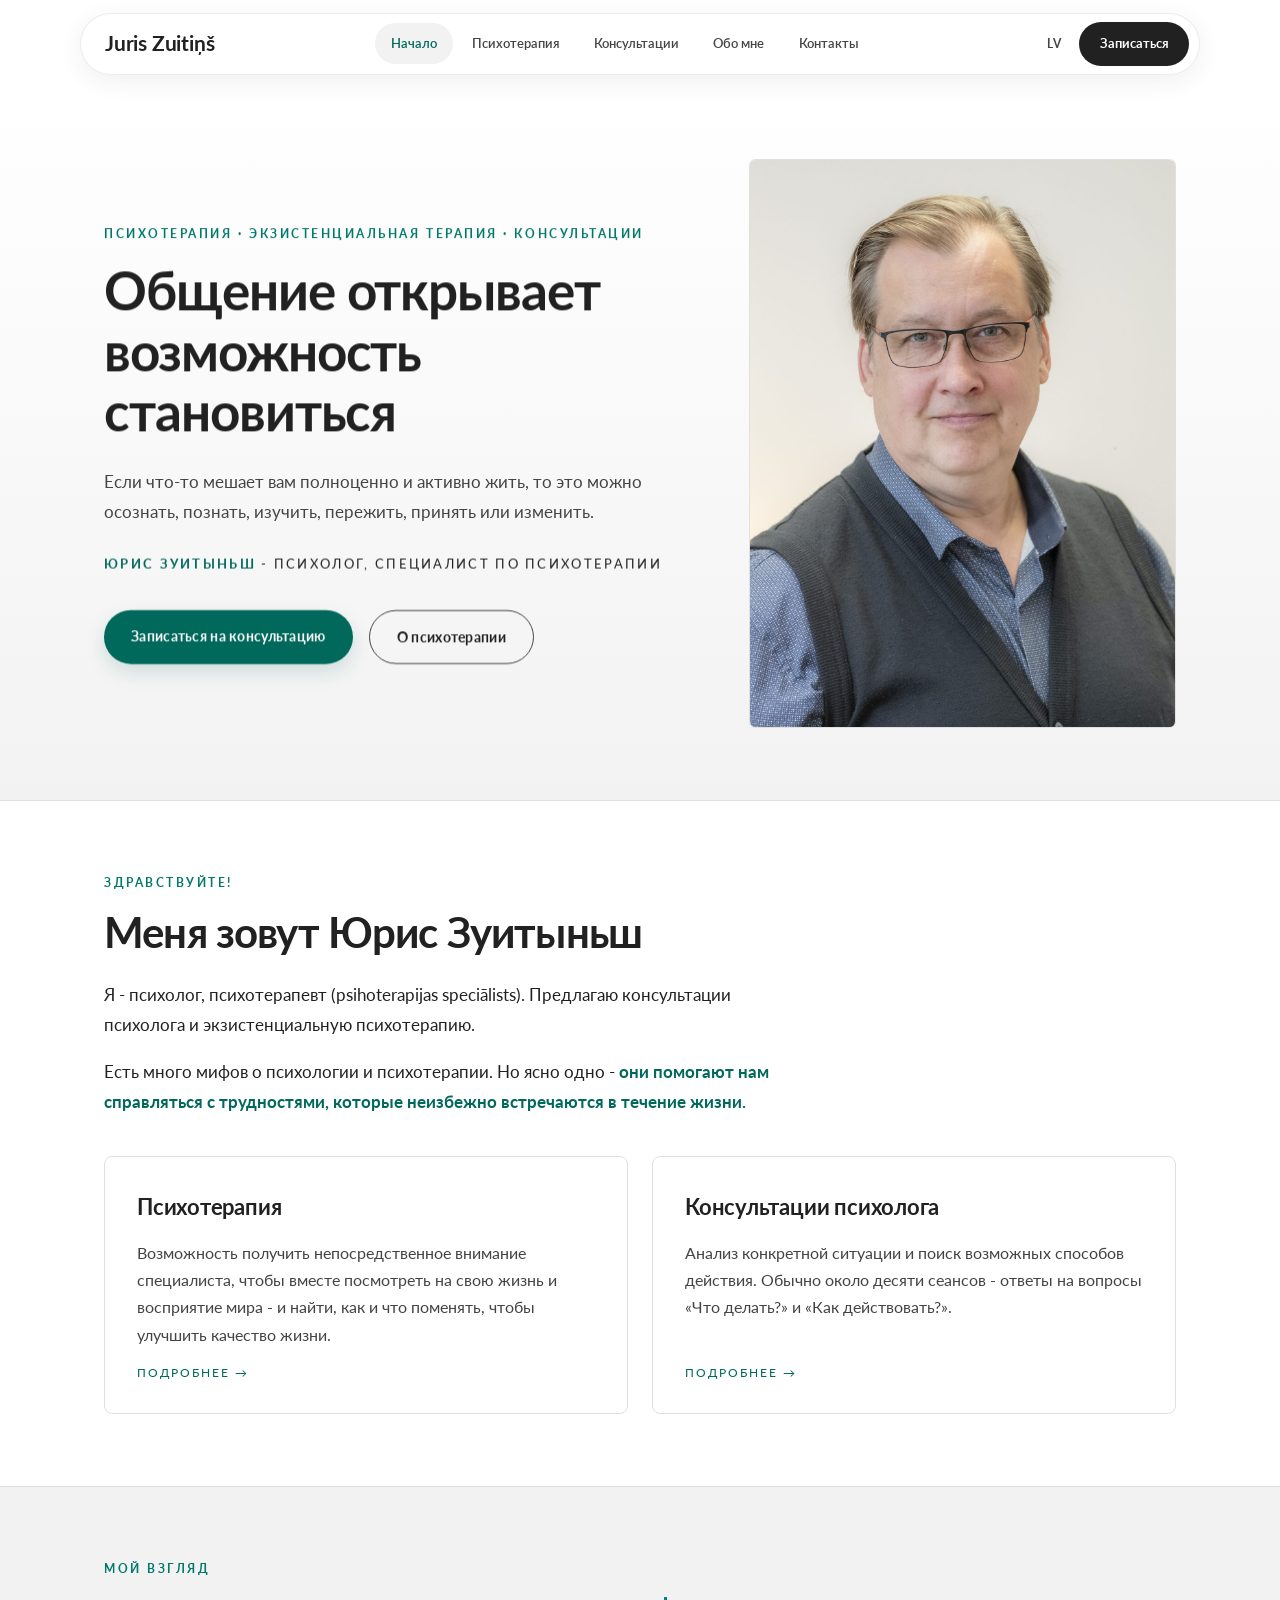
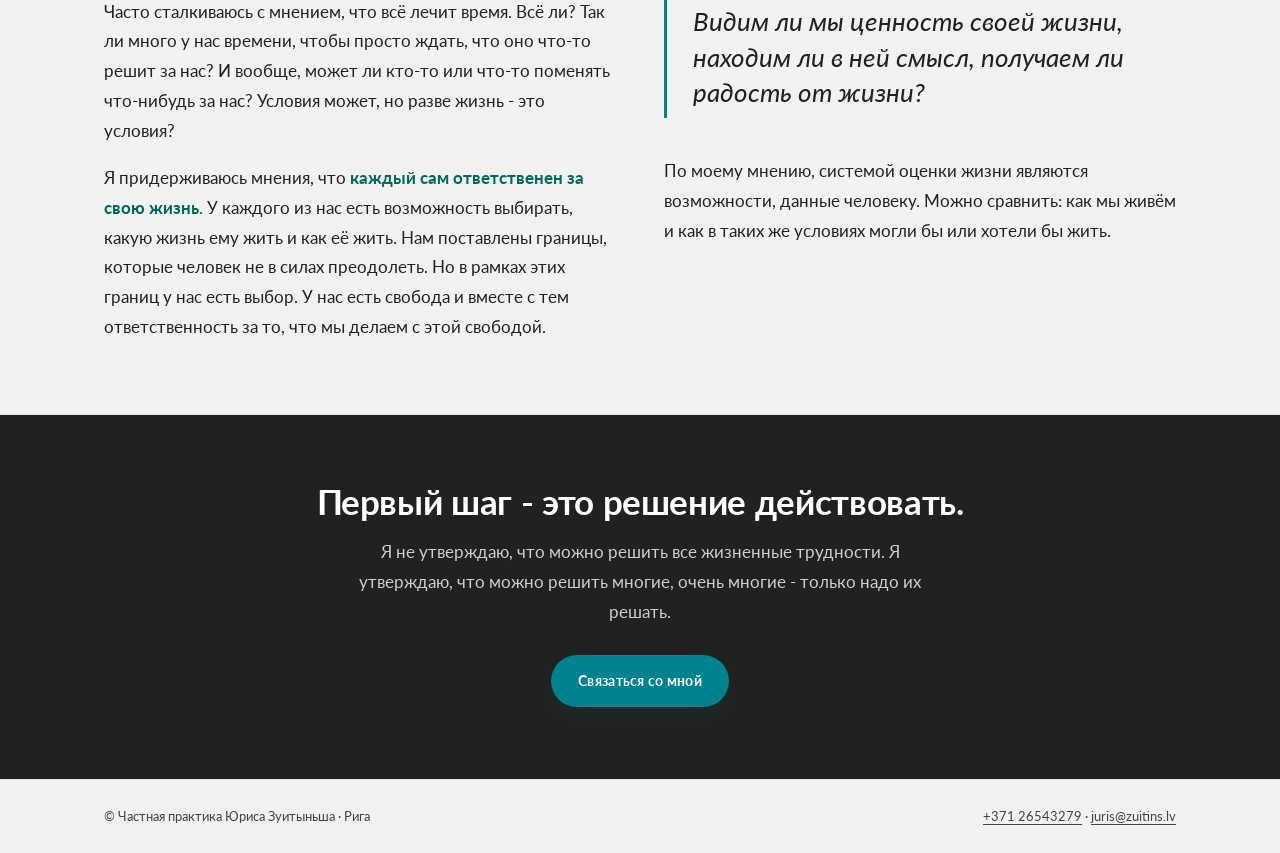
==== commit 19864b71: "Klienta labojumi: uzvārds RU (Зуитыньш), jauns RU sauklis, jauns hero portrets, kabineta foto kontak" ====
--- a/ru/index.html
+++ b/ru/index.html
@@ -4,14 +4,14 @@
 <meta charset="utf-8">
 <script>document.documentElement.classList.add('js')</script>
 <meta name="viewport" content="width=device-width, initial-scale=1">
-<title>Частная практика Юриса Зуйтиньша - психотерапия и консультации психолога в Риге</title>
-<meta name="description" content="Юрис Зуйтиньш - психолог и сертифицированный специалист по психотерапии. Экзистенциальная терапия и консультации психолога в Риге, частная практика с 2008 года.">
+<title>Частная практика Юриса Зуитыньша - психотерапия и консультации психолога в Риге</title>
+<meta name="description" content="Юрис Зуитыньш - психолог и сертифицированный специалист по психотерапии. Экзистенциальная терапия и консультации психолога в Риге, частная практика с 2008 года.">
 <link rel="canonical" href="https://zuitins.lv/ru/">
 <meta property="og:type" content="website">
-<meta property="og:title" content="Частная практика Юриса Зуйтиньша - психотерапия и консультации психолога в Риге">
-<meta property="og:description" content="Юрис Зуйтиньш - психолог и сертифицированный специалист по психотерапии. Экзистенциальная терапия и консультации психолога в Риге, частная практика с 2008 года.">
+<meta property="og:title" content="Частная практика Юриса Зуитыньша - психотерапия и консультации психолога в Риге">
+<meta property="og:description" content="Юрис Зуитыньш - психолог и сертифицированный специалист по психотерапии. Экзистенциальная терапия и консультации психолога в Риге, частная практика с 2008 года.">
 <meta property="og:url" content="https://zuitins.lv/ru/">
-<meta property="og:image" content="https://zuitins.lv/assets/img/portrets.jpg">
+<meta property="og:image" content="https://zuitins.lv/assets/img/portrets2.jpg">
 <meta property="og:locale" content="ru_RU">
 <link rel="alternate" hreflang="lv" href="../">
 <link rel="icon" href="data:image/svg+xml,%3Csvg xmlns='http://www.w3.org/2000/svg' viewBox='0 0 32 32'%3E%3Crect width='32' height='32' rx='6' fill='%2300838f'/%3E%3Ctext x='16' y='23' font-family='Georgia' font-size='20' font-style='italic' fill='%23f4f3ee' text-anchor='middle'%3EZ%3C/text%3E%3C/svg%3E">
@@ -44,16 +44,16 @@
   <div class="wrap">
     <div>
       <p class="eyebrow">Психотерапия · Экзистенциальная терапия · Консультации</p>
-      <h1 class="hero-q">Встреча открывает возможность становиться собой</h1>
+      <h1 class="hero-q">Общение открывает возможность становиться</h1>
       <p class="hero-sub">Если что-то мешает вам полноценно и активно жить, то это можно осознать, познать, изучить, пережить, принять или изменить.</p>
-      <p class="hero-name"><b>Юрис Зуйтиньш</b> - психолог, специалист по психотерапии</p>
+      <p class="hero-name"><b>Юрис Зуитыньш</b> - психолог, специалист по психотерапии</p>
       <div class="hero-cta">
         <a class="btn btn-solid" href="kontakti.html">Записаться на консультацию</a>
         <a class="btn btn-ghost" href="psihoterapija.html">О психотерапии</a>
       </div>
     </div>
     <figure class="hero-figure">
-      <img src="../assets/img/portrets.jpg" alt="Юрис Зуйтиньш - психолог и специалист по психотерапии" width="1280" height="1920" fetchpriority="high">
+      <img src="../assets/img/portrets2.jpg" alt="Юрис Зуитыньш - психолог и специалист по психотерапии" width="1280" height="1654" fetchpriority="high">
     </figure>
   </div>
 </section>
@@ -61,7 +61,7 @@
 <section class="section">
   <div class="wrap reveal">
     <p class="eyebrow">Здравствуйте!</p>
-    <h2 class="section-title">Меня зовут Юрис Зуйтиньш</h2>
+    <h2 class="section-title">Меня зовут Юрис Зуитыньш</h2>
     <div class="prose">
       <p>Я - психолог, психотерапевт (psihoterapijas speciālists). Предлагаю консультации психолога и экзистенциальную психотерапию.</p>
       <p>Есть много мифов о психологии и психотерапии. Но ясно одно - <strong>они помогают нам справляться с трудностями, которые неизбежно встречаются в течение жизни.</strong></p>
@@ -108,7 +108,7 @@
 
 <footer class="site-foot">
   <div class="wrap">
-    <span>© Частная практика Юриса Зуйтиньша · Рига</span>
+    <span>© Частная практика Юриса Зуитыньша · Рига</span>
     <span><a href="tel:+37126543279">+371 26543279</a> · <a href="mailto:juris@zuitins.lv">juris@zuitins.lv</a></span>
   </div>
 </footer>
--- a/assets/css/style.css
+++ b/assets/css/style.css
@@ -248,7 +248,7 @@
 
 /* figure w/ caption in columns */
 .fig { border: 1px solid var(--line); border-radius: .5rem; overflow: hidden; background: var(--white); }
-.fig img { width: 100%; object-fit: cover; }
+.fig img { width: 100%; height: auto; object-fit: cover; }
 .fig figcaption { padding: .7rem 1rem; font-family: var(--sans); font-size: .74rem; font-weight: 600; letter-spacing: .08em; text-transform: uppercase; color: var(--ink-soft); }
 
 /* about page: credential timeline (years are a real sequence) */
@@ -270,7 +270,10 @@
 .map { border: 1px solid var(--line); border-radius: .5rem; overflow: hidden; }
 .map iframe { display: block; width: 100%; height: 380px; border: 0; }
 
-.office-gallery { display: grid; grid-template-columns: 1fr 1fr; gap: 1.5rem; margin-top: 3rem; }
+.office-gallery { display: grid; grid-template-columns: repeat(3, 1fr); gap: 1.5rem; margin-top: 3rem; }
+.office-gallery .fig img { aspect-ratio: 3/2; }
+
+.fig-wide { max-width: 46rem; margin: 3rem auto 0; }
 
 /* contact form (Web3Forms — bez backend) */
 .contact-form-block { margin-top: 3.5rem; max-width: 46rem; }
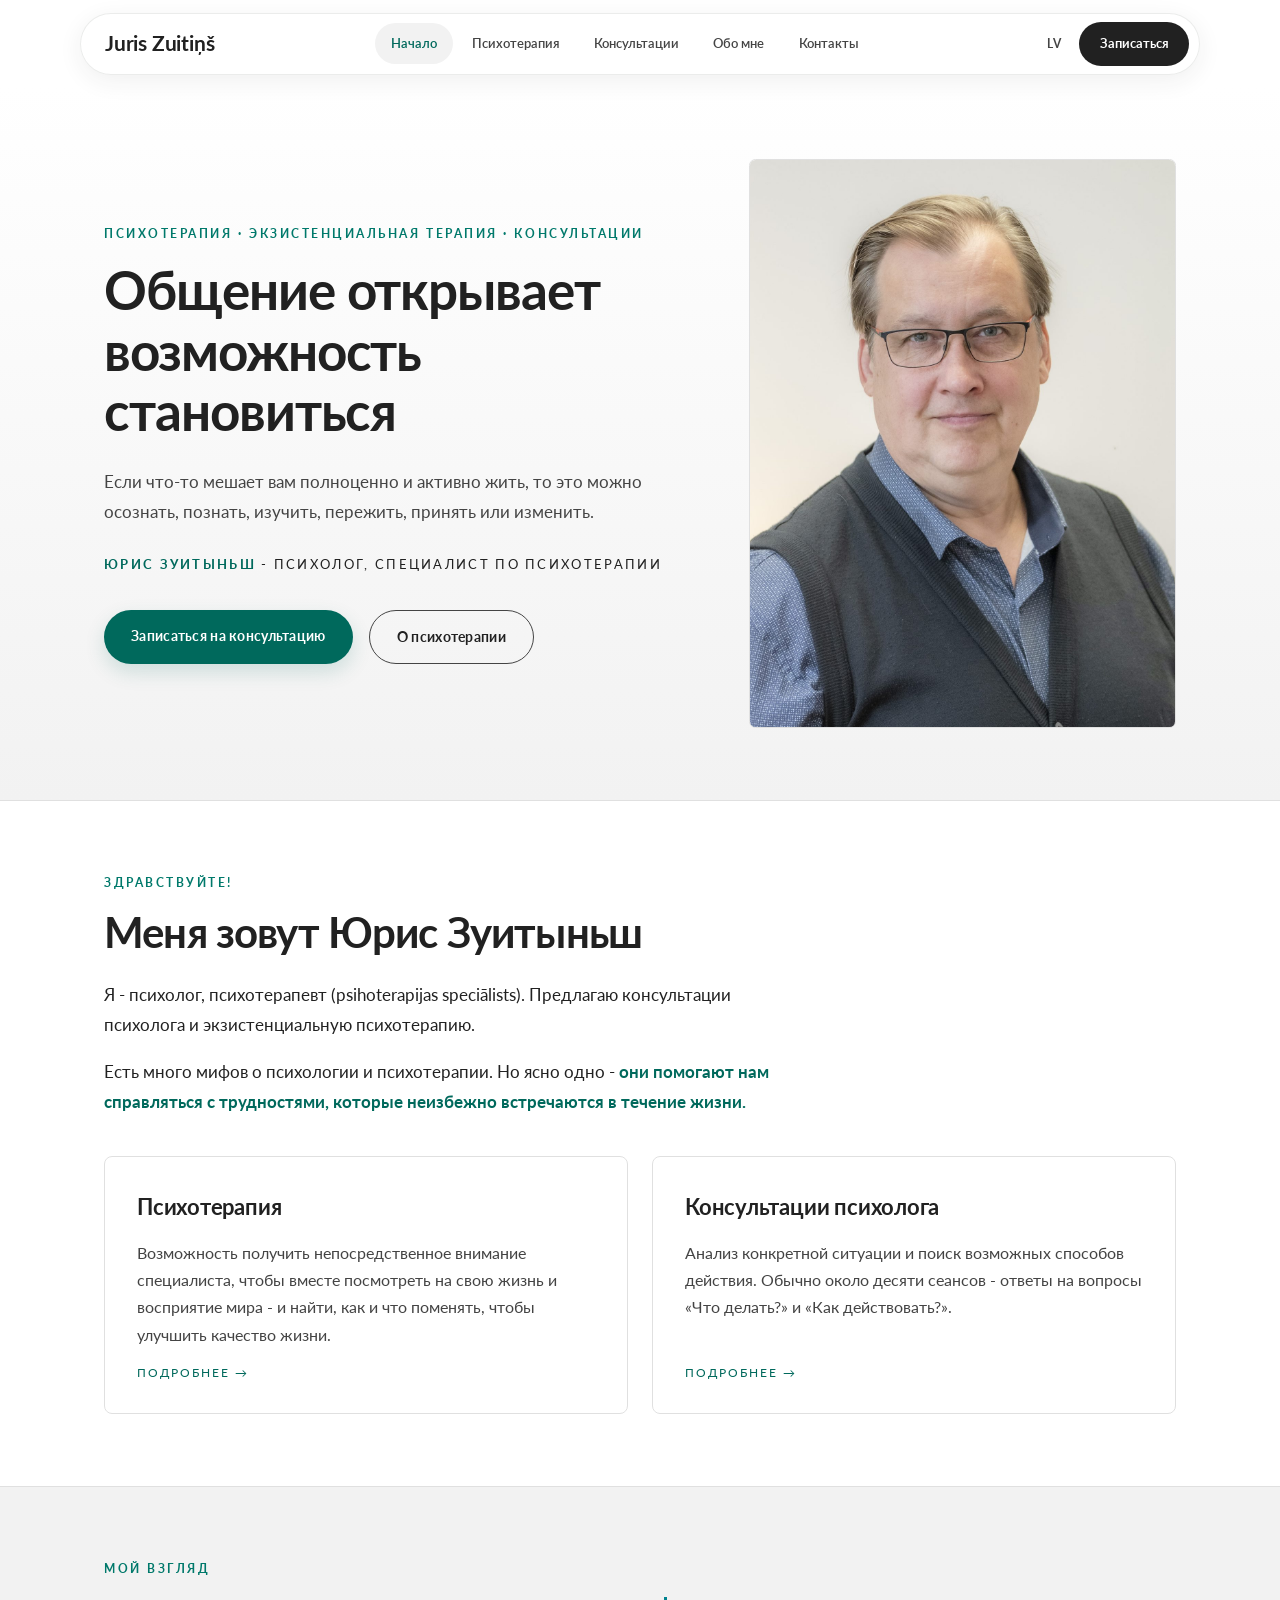
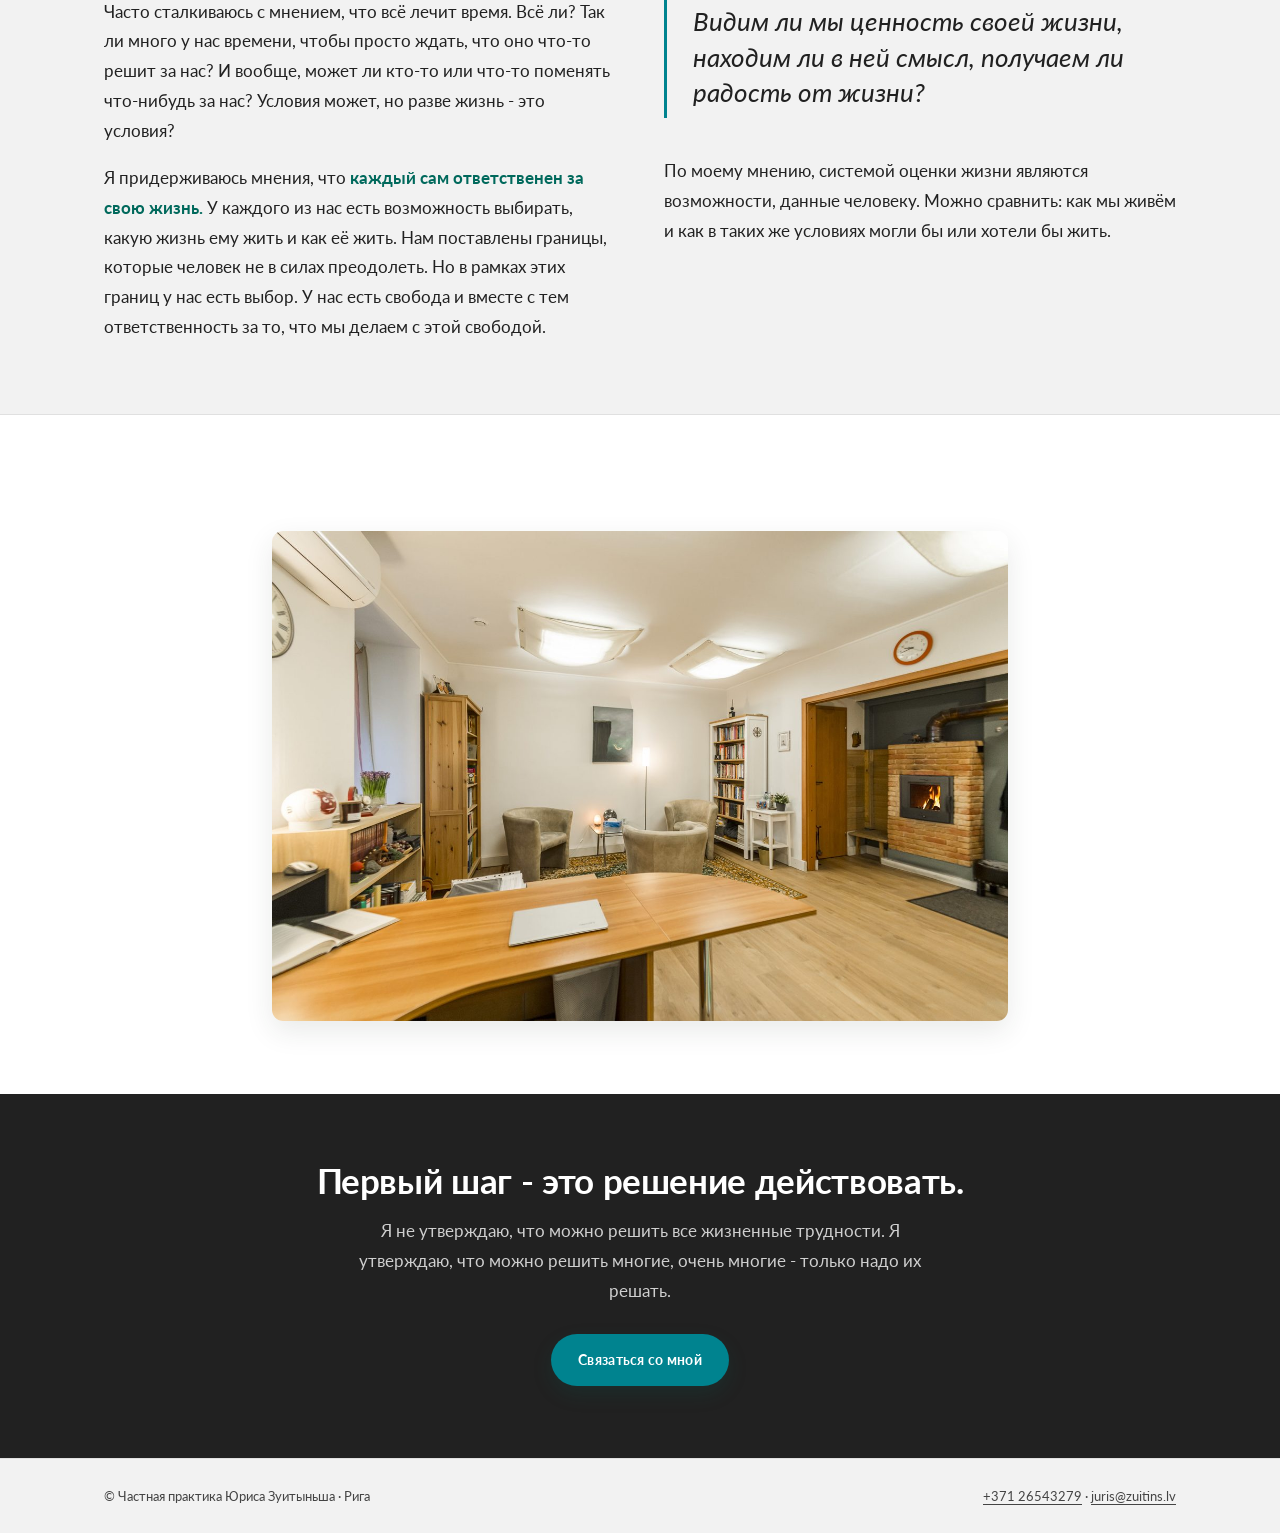
==== commit 4f561661: "Pievieno Google Search Console verifikācijas tagu Co-Authored-By: Claude Fable 5 <noreply@anthropic." ====
--- a/ru/index.html
+++ b/ru/index.html
@@ -97,6 +97,13 @@
   </div>
 </section>
 
+<section class="section">
+  <div class="wrap reveal">
+    <figure class="fig fig-end">
+      <img class="zoomable" src="../assets/img/kabinets-5.jpg" alt="Кабинет практики - рабочий стол и кресла для беседы" loading="lazy" width="1400" height="933">
+    </figure>
+  </div>
+</section>
 
 <section class="cta-strip">
   <div class="wrap reveal">
--- a/assets/css/style.css
+++ b/assets/css/style.css
@@ -215,15 +215,21 @@
   .two-col--media { grid-template-columns: 1.6fr 1fr; align-items: start; }
   .two-col--media .fig { max-width: 24rem; justify-self: end; }
   .two-col--media .fig img { aspect-ratio: 4/5; object-fit: cover; }
+  /* konsultācijas — kamīna attēls blakus tekstam, ainavas kadrs */
+  .two-col--consult { grid-template-columns: 1.25fr 1fr; align-items: center; gap: 3.4rem; }
+  .two-col--consult .fig { align-self: center; }
 }
 
 /* about page — teksts lielā blokā + portrets sānā */
 .about { display: grid; grid-template-columns: minmax(0, 1fr) 300px; gap: 3.5rem; align-items: start; margin-top: .5rem; }
 .about-text { max-width: 62rem; font-size: 1.08rem; }
 .about-text p + p { margin-top: 1.2rem; }
+/* Par mani — datorā taisnstūra portrets sānā; telefonā apaļa profila bilde (skat. media) */
 .about-portrait { position: sticky; top: 6rem; }
-.about-portrait img { width: 100%; aspect-ratio: 3/4; object-fit: cover; object-position: 50% 20%; border-radius: .4rem; border: 1px solid var(--line); }
-.about-portrait figcaption { margin-top: .7rem; font-family: var(--sans); font-size: .72rem; font-weight: 700; letter-spacing: .12em; text-transform: uppercase; color: var(--ink-soft); text-align: center; }
+.about-photo { width: 100%; aspect-ratio: 3/4; object-fit: cover; object-position: 50% 16%; border-radius: .5rem; border: 1px solid var(--line); box-shadow: 0 12px 30px rgba(38, 46, 40, .13); }
+/* klades attēls teksta vidū */
+.about-note { max-width: 34rem; margin: 2.4rem 0; box-shadow: 0 10px 26px rgba(38, 46, 40, .12); }
+.about-note img { aspect-ratio: 3/2; object-fit: cover; }
 
 /* question pull-quote device */
 .pull-q {
@@ -246,10 +252,17 @@
 .card p { color: var(--ink-soft); font-size: .98rem; }
 .card .more { font-size: .78rem; letter-spacing: .16em; text-transform: uppercase; color: var(--olive-dark); margin-top: auto; }
 
-/* figure w/ caption in columns */
-.fig { border: 1px solid var(--line); border-radius: .5rem; overflow: hidden; background: var(--white); }
-.fig img { width: 100%; height: auto; object-fit: cover; }
-.fig figcaption { padding: .7rem 1rem; font-family: var(--sans); font-size: .74rem; font-weight: 600; letter-spacing: .08em; text-transform: uppercase; color: var(--ink-soft); }
+/* attēls (bez rāmja un paraksta) */
+.fig { border-radius: .7rem; overflow: hidden; }
+.fig img { display: block; width: 100%; height: auto; object-fit: cover; }
+
+/* attēls ar parakstu (psihoterapija) */
+.fig-cap { overflow: visible; }
+.fig-cap img { border-radius: .7rem; }
+.fig-cap figcaption { margin-top: .9rem; font-family: var(--display); font-style: italic; font-size: 1.05rem; color: var(--ink-soft); text-align: center; }
+
+/* attēls teksta beigās (sākumlapa, psihoterapija) — centrēts, mērens izmērs */
+.fig-end { max-width: 46rem; margin: 2.8rem auto 0; box-shadow: 0 10px 28px rgba(38, 46, 40, .10); }
 
 /* about page: credential timeline (years are a real sequence) */
 .timeline { list-style: none; max-width: 44rem; }
@@ -270,10 +283,10 @@
 .map { border: 1px solid var(--line); border-radius: .5rem; overflow: hidden; }
 .map iframe { display: block; width: 100%; height: 380px; border: 0; }
 
-.office-gallery { display: grid; grid-template-columns: repeat(3, 1fr); gap: 1.5rem; margin-top: 3rem; }
-.office-gallery .fig img { aspect-ratio: 3/2; }
-
-.fig-wide { max-width: 46rem; margin: 3rem auto 0; }
+.office-gallery { display: grid; grid-template-columns: repeat(3, 1fr); gap: 1.4rem; margin-top: 3rem; }
+.office-gallery .fig { box-shadow: 0 10px 28px rgba(38, 46, 40, .10); transition: transform .4s cubic-bezier(.2, .7, .2, 1), box-shadow .4s ease; }
+.office-gallery .fig img { aspect-ratio: 4/3; }
+.office-gallery .fig:hover { transform: translateY(-5px); box-shadow: 0 18px 40px rgba(38, 46, 40, .16); }
 
 /* contact form (Web3Forms — bez backend) */
 .contact-form-block { margin-top: 3.5rem; max-width: 46rem; }
@@ -396,19 +409,24 @@
 /* ---------- responsive ---------- */
 
 @media (max-width: 900px) {
-  /* hero = viens vienots bloks: foto pilnā platumā, apakšā izgaist, teksts ieplūst virsū */
-  .hero { background: var(--paper); }
-  .hero .wrap { grid-template-columns: 1fr; gap: 0; padding-top: 0; padding-bottom: 2.6rem; }
-  .hero-figure { order: -1; max-width: none; margin: 0 -1.5rem; }
-  .hero-figure img { aspect-ratio: 4/5; object-position: 50% 12%; border-radius: 0; border: 0; }
-  .hero-figure::after {
-    content: ""; position: absolute; inset: 0; pointer-events: none;
-    background: linear-gradient(180deg, rgba(255, 255, 255, 0) 68%, var(--paper) 98%);
-  }
-  .hero .wrap > div:first-child { position: relative; z-index: 2; margin-top: -4.5rem; }
+  /* hero telefonā: kompakts portrets ievietots starp ievadtekstu un vārdu.
+     display:contents padara teksta bloku par "caurspīdīgu", tā bērni kļūst par
+     režģa elementiem līdzās bildei, tāpēc tos var sakārtot ar order. */
+  .hero .wrap { grid-template-columns: 1fr; gap: 0; padding-top: 2.6rem; padding-bottom: 2.8rem; }
+  .hero .wrap > div:first-child { display: contents; }
+  .hero .eyebrow { order: 1; }
+  .hero .hero-q { order: 2; }
+  .hero .hero-sub { order: 3; }
+  .hero-figure { order: 4; max-width: 15rem; margin: 1.7rem auto .3rem; }
+  .hero .hero-name { order: 5; }
+  .hero .hero-cta { order: 6; }
+  .hero-figure img { aspect-ratio: 4/5; object-position: 50% 12%; border-radius: .5rem; border: 1px solid var(--line); }
   .two-col, .contact-grid { grid-template-columns: 1fr; gap: 2rem; }
   .about { grid-template-columns: 1fr; gap: 2rem; }
-  .about-portrait { position: static; order: -1; max-width: 20rem; }
+  /* telefonā portrets kļūst par apaļu profila bildi (Juris skatās telefonā) */
+  .about-portrait { position: static; order: -1; }
+  .about-photo { width: 12rem; height: 12rem; aspect-ratio: 1/1; object-position: 50% 14%; border-radius: 50%; margin: 0 auto; }
+  .about-note { max-width: none; margin: 1.8rem 0; }
 }
 
 @media (max-width: 860px) {
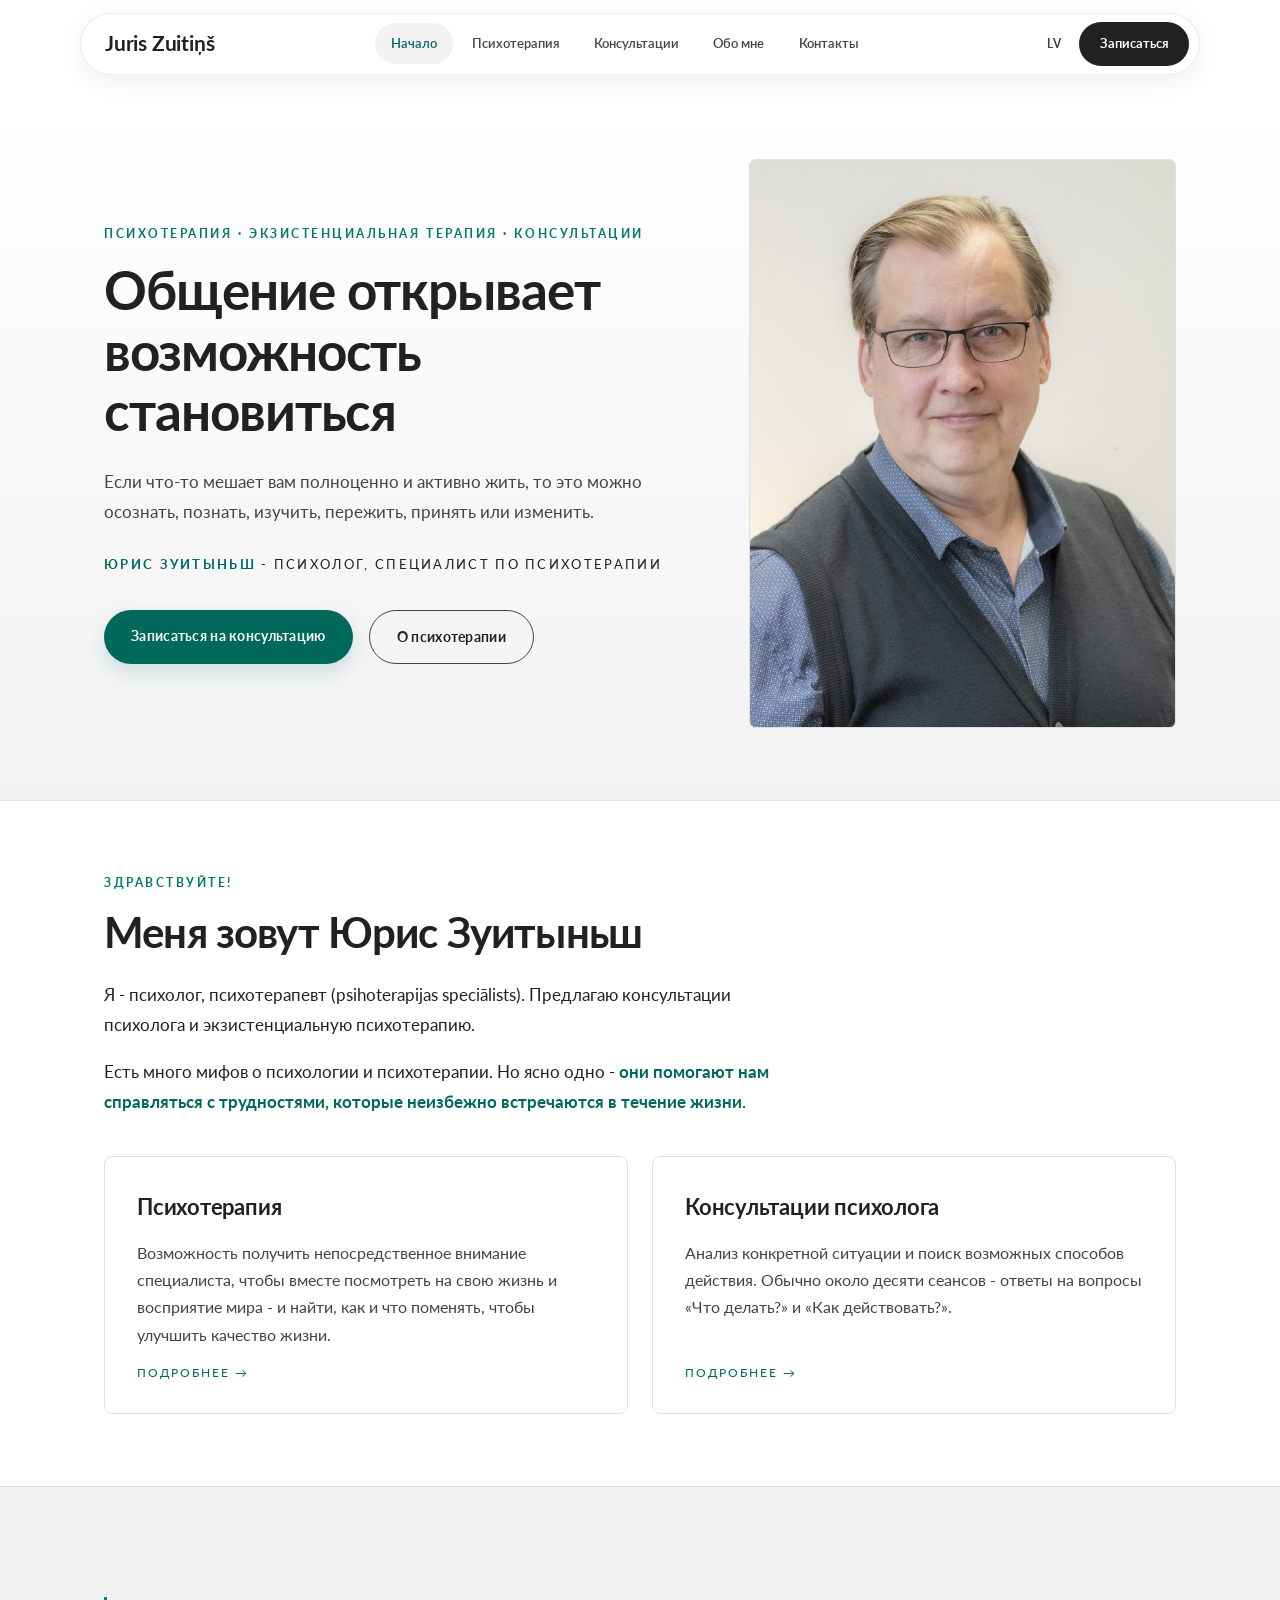
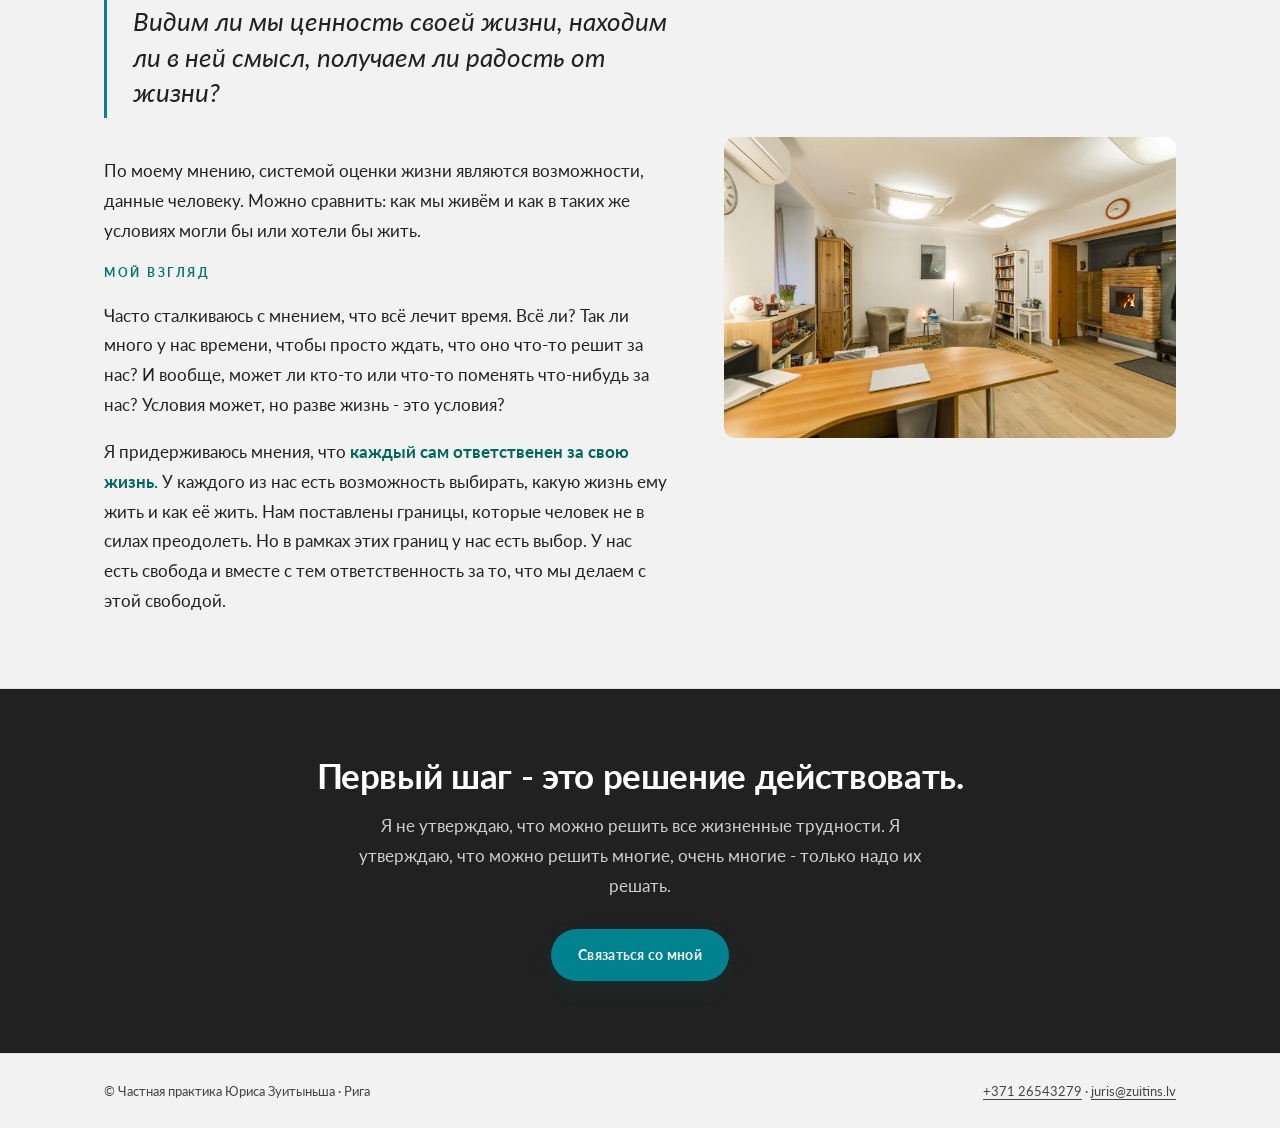
==== commit c36f40e5: "Par mani: apaļš portrets blakus virsrakstam; Sākums: pārkārto 'Mans skatījums' + bilde blakus; Psiho" ====
--- a/ru/index.html
+++ b/ru/index.html
@@ -82,24 +82,17 @@
 </section>
 
 <section class="section tint">
-  <div class="wrap two-col reveal">
-    <div class="prose">
-      <p class="eyebrow">Мой взгляд</p>
-      <p>Часто сталкиваюсь с мнением, что всё лечит время. Всё ли? Так ли много у нас времени, чтобы просто ждать, что оно что-то решит за нас? И вообще, может ли кто-то или что-то поменять что-нибудь за нас? Условия может, но разве жизнь - это условия?</p>
-      <p>Я придерживаюсь мнения, что <strong>каждый сам ответственен за свою жизнь.</strong> У каждого из нас есть возможность выбирать, какую жизнь ему жить и как её жить. Нам поставлены границы, которые человек не в силах преодолеть. Но в рамках этих границ у нас есть выбор. У нас есть свобода и вместе с тем ответственность за то, что мы делаем с этой свободой.</p>
-    </div>
+  <div class="wrap two-col two-col--consult reveal">
     <div>
       <div class="pull-q">Видим ли мы ценность своей жизни, находим ли в ней смысл, получаем ли радость от жизни?</div>
       <div class="prose">
         <p>По моему мнению, системой оценки жизни являются возможности, данные человеку. Можно сравнить: как мы живём и как в таких же условиях могли бы или хотели бы жить.</p>
+        <p class="eyebrow">Мой взгляд</p>
+        <p>Часто сталкиваюсь с мнением, что всё лечит время. Всё ли? Так ли много у нас времени, чтобы просто ждать, что оно что-то решит за нас? И вообще, может ли кто-то или что-то поменять что-нибудь за нас? Условия может, но разве жизнь - это условия?</p>
+        <p>Я придерживаюсь мнения, что <strong>каждый сам ответственен за свою жизнь.</strong> У каждого из нас есть возможность выбирать, какую жизнь ему жить и как её жить. Нам поставлены границы, которые человек не в силах преодолеть. Но в рамках этих границ у нас есть выбор. У нас есть свобода и вместе с тем ответственность за то, что мы делаем с этой свободой.</p>
       </div>
     </div>
-  </div>
-</section>
-
-<section class="section">
-  <div class="wrap reveal">
-    <figure class="fig fig-end">
+    <figure class="fig">
       <img class="zoomable" src="../assets/img/kabinets-5.jpg" alt="Кабинет практики - рабочий стол и кресла для беседы" loading="lazy" width="1400" height="933">
     </figure>
   </div>
--- a/assets/css/style.css
+++ b/assets/css/style.css
@@ -221,12 +221,14 @@
 }
 
 /* about page — teksts lielā blokā + portrets sānā */
-.about { display: grid; grid-template-columns: minmax(0, 1fr) 300px; gap: 3.5rem; align-items: start; margin-top: .5rem; }
-.about-text { max-width: 62rem; font-size: 1.08rem; }
+/* Par mani — apaļa portreta bilde blakus virsrakstam (telefonā un datorā) */
+.about-head { display: flex; align-items: center; gap: 1.7rem; margin: .5rem 0 2.4rem; }
+.about-avatar { flex: 0 0 auto; width: 8rem; height: 8rem; border-radius: 50%; object-fit: cover; object-position: 50% 14%; border: 1px solid var(--line); box-shadow: 0 10px 26px rgba(38, 46, 40, .16); }
+.about-head .eyebrow { margin-bottom: .45rem; }
+.about-head .page-title { margin-bottom: 0; }
+.about { margin-top: .5rem; }
+.about-text { max-width: 52rem; font-size: 1.08rem; }
 .about-text p + p { margin-top: 1.2rem; }
-/* Par mani — datorā taisnstūra portrets sānā; telefonā apaļa profila bilde (skat. media) */
-.about-portrait { position: sticky; top: 6rem; }
-.about-photo { width: 100%; aspect-ratio: 3/4; object-fit: cover; object-position: 50% 16%; border-radius: .5rem; border: 1px solid var(--line); box-shadow: 0 12px 30px rgba(38, 46, 40, .13); }
 /* klades attēls teksta vidū */
 .about-note { max-width: 34rem; margin: 2.4rem 0; box-shadow: 0 10px 26px rgba(38, 46, 40, .12); }
 .about-note img { aspect-ratio: 3/2; object-fit: cover; }
@@ -260,9 +262,6 @@
 .fig-cap { overflow: visible; }
 .fig-cap img { border-radius: .7rem; }
 .fig-cap figcaption { margin-top: .9rem; font-family: var(--display); font-style: italic; font-size: 1.05rem; color: var(--ink-soft); text-align: center; }
-
-/* attēls teksta beigās (sākumlapa, psihoterapija) — centrēts, mērens izmērs */
-.fig-end { max-width: 46rem; margin: 2.8rem auto 0; box-shadow: 0 10px 28px rgba(38, 46, 40, .10); }
 
 /* about page: credential timeline (years are a real sequence) */
 .timeline { list-style: none; max-width: 44rem; }
@@ -422,10 +421,9 @@
   .hero .hero-cta { order: 6; }
   .hero-figure img { aspect-ratio: 4/5; object-position: 50% 12%; border-radius: .5rem; border: 1px solid var(--line); }
   .two-col, .contact-grid { grid-template-columns: 1fr; gap: 2rem; }
-  .about { grid-template-columns: 1fr; gap: 2rem; }
-  /* telefonā portrets kļūst par apaļu profila bildi (Juris skatās telefonā) */
-  .about-portrait { position: static; order: -1; }
-  .about-photo { width: 12rem; height: 12rem; aspect-ratio: 1/1; object-position: 50% 14%; border-radius: 50%; margin: 0 auto; }
+  /* Par mani telefonā — mazāka apaļa bilde blakus virsrakstam */
+  .about-head { gap: 1.1rem; margin-bottom: 1.9rem; }
+  .about-avatar { width: 5rem; height: 5rem; }
   .about-note { max-width: none; margin: 1.8rem 0; }
 }
 
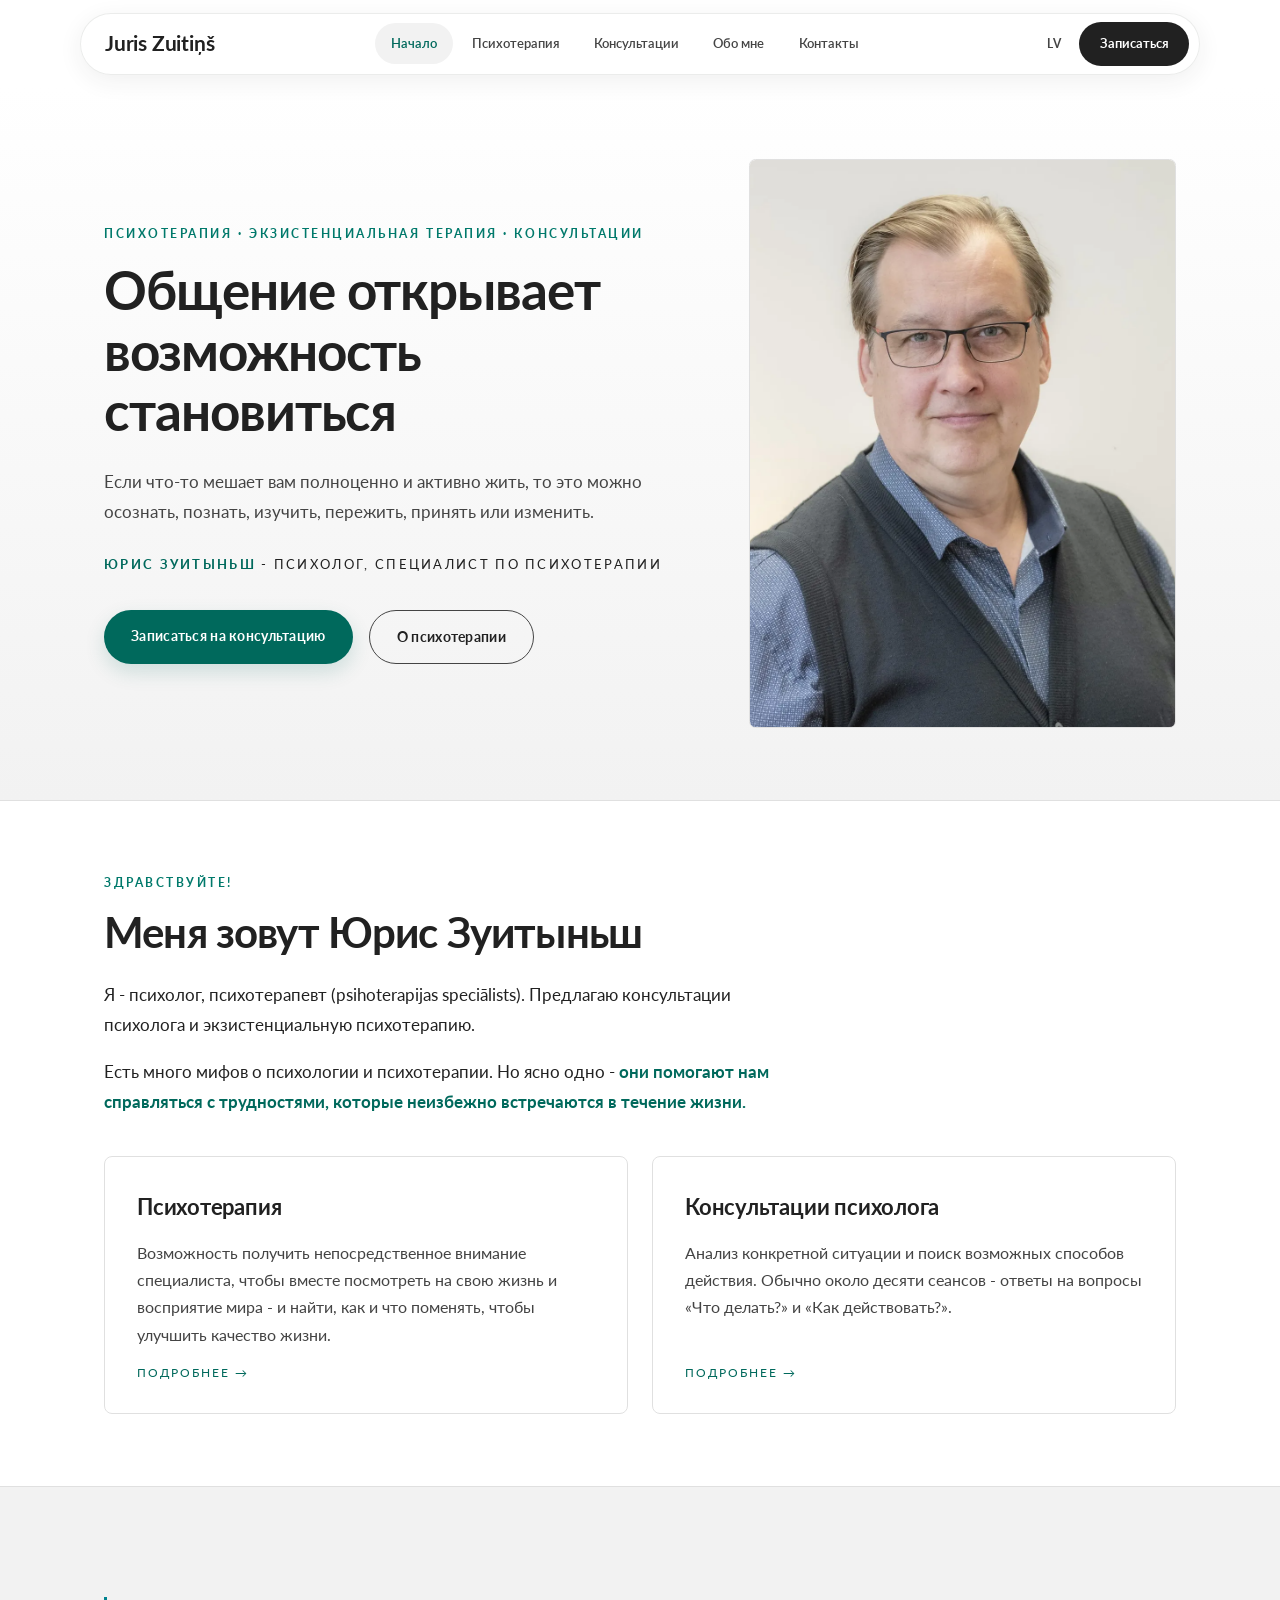
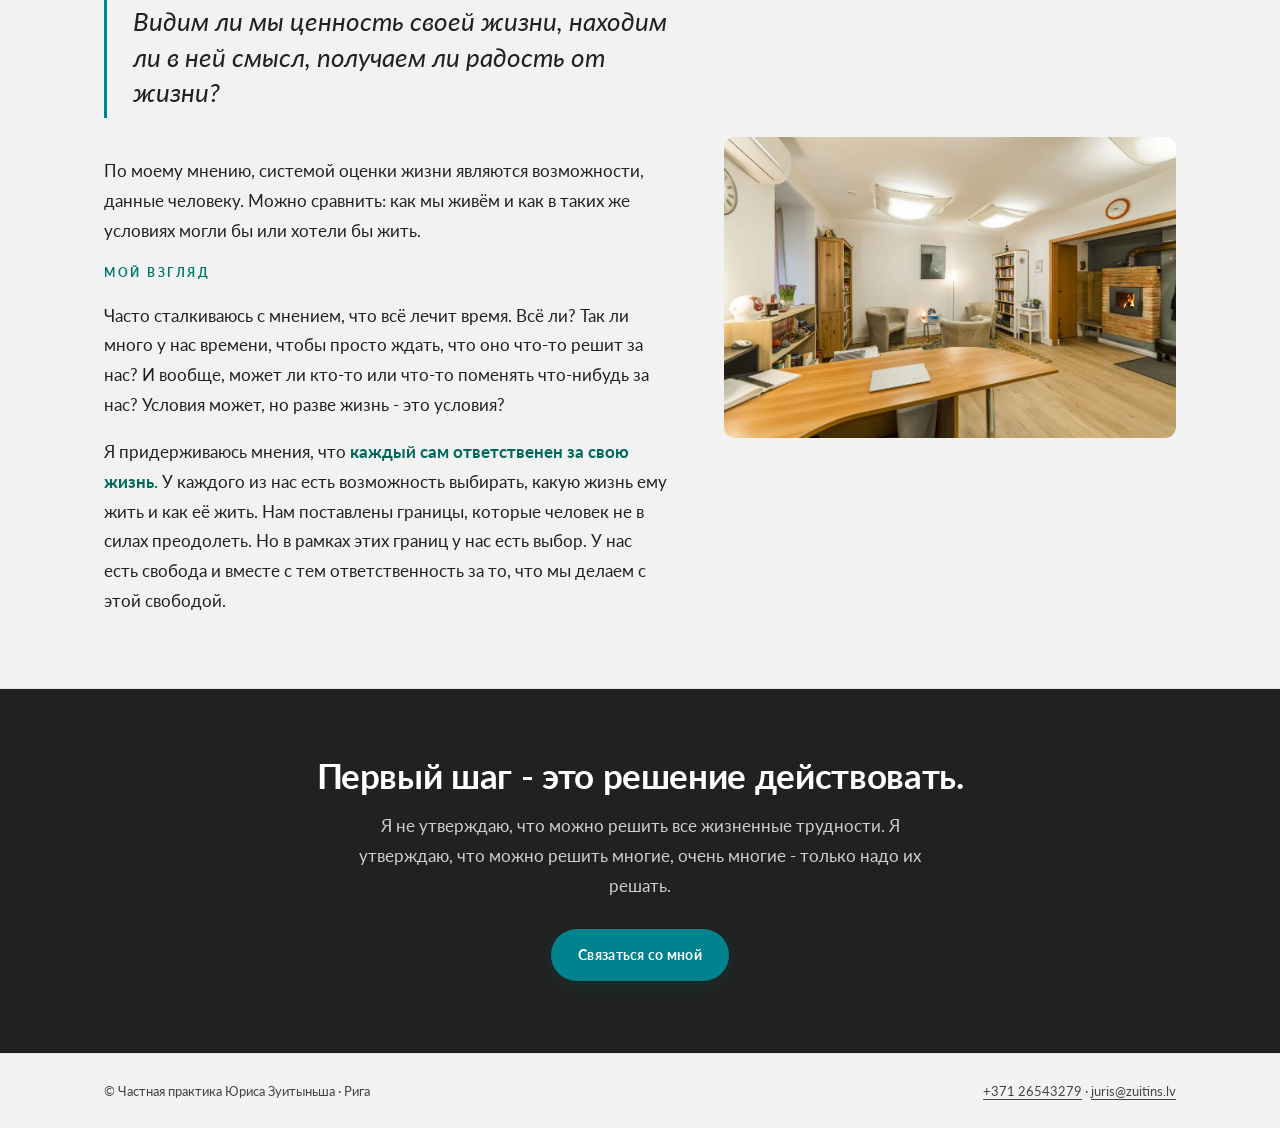
==== commit 7f780afa: "Attēli: WebP + optimizēts JPEG rezerve (<picture>), samazināta izšķirtspēja; parādāmo attēlu svars ~" ====
--- a/ru/index.html
+++ b/ru/index.html
@@ -18,7 +18,7 @@
 <link rel="preconnect" href="https://fonts.googleapis.com">
 <link rel="preconnect" href="https://fonts.gstatic.com" crossorigin>
 <link href="https://fonts.googleapis.com/css2?family=Lato:ital,wght@0,300;0,400;0,700;1,400&family=Open+Sans:ital,wght@0,300;0,400;0,700;1,400&display=swap" rel="stylesheet">
-<link rel="stylesheet" href="../assets/css/style.css">
+<link rel="stylesheet" href="../assets/css/style.css?v=BUILD_SHA">
 </head>
 <body>
 
@@ -53,7 +53,10 @@
       </div>
     </div>
     <figure class="hero-figure">
-      <img src="../assets/img/portrets2.jpg" alt="Юрис Зуитыньш - психолог и специалист по психотерапии" width="1280" height="1654" fetchpriority="high">
+      <picture>
+        <source type="image/webp" srcset="../assets/img/portrets2.webp">
+        <img src="../assets/img/portrets2.jpg" alt="Юрис Зуитыньш - психолог и специалист по психотерапии" width="1000" height="1292" fetchpriority="high">
+      </picture>
     </figure>
   </div>
 </section>
@@ -93,7 +96,10 @@
       </div>
     </div>
     <figure class="fig">
-      <img class="zoomable" src="../assets/img/kabinets-5.jpg" alt="Кабинет практики - рабочий стол и кресла для беседы" loading="lazy" width="1400" height="933">
+      <picture>
+        <source type="image/webp" srcset="../assets/img/kabinets-5.webp">
+        <img class="zoomable" src="../assets/img/kabinets-5.jpg" alt="Кабинет практики - рабочий стол и кресла для беседы" loading="lazy" width="1100" height="733">
+      </picture>
     </figure>
   </div>
 </section>
@@ -113,6 +119,6 @@
   </div>
 </footer>
 
-<script src="../assets/js/main.js"></script>
+<script src="../assets/js/main.js?v=BUILD_SHA"></script>
 </body>
 </html>
--- a/assets/css/style.css
+++ b/assets/css/style.css
@@ -33,6 +33,7 @@
 }
 
 img { max-width: 100%; display: block; }
+picture { display: contents; } /* <picture> neveido kastīti — img mantojas kā tiešs bērns */
 
 a { color: var(--olive-dark); text-decoration-thickness: 1px; text-underline-offset: 3px; }
 a:hover { color: var(--amber); }
@@ -221,16 +222,17 @@
 }
 
 /* about page — teksts lielā blokā + portrets sānā */
-/* Par mani — apaļa portreta bilde blakus virsrakstam (telefonā un datorā) */
-.about-head { display: flex; align-items: center; gap: 1.7rem; margin: .5rem 0 2.4rem; }
+/* Par mani — apaļa portreta bilde blakus virsrakstam (telefonā un datorā);
+   saturs centrēts vienā kolonnā, lai datorā nav piespiests pa kreisi */
+.about-head { display: flex; align-items: center; gap: 1.7rem; max-width: 52rem; margin: .5rem auto 2.4rem; }
 .about-avatar { flex: 0 0 auto; width: 8rem; height: 8rem; border-radius: 50%; object-fit: cover; object-position: 50% 14%; border: 1px solid var(--line); box-shadow: 0 10px 26px rgba(38, 46, 40, .16); }
 .about-head .eyebrow { margin-bottom: .45rem; }
 .about-head .page-title { margin-bottom: 0; }
 .about { margin-top: .5rem; }
-.about-text { max-width: 52rem; font-size: 1.08rem; }
+.about-text { max-width: 52rem; margin: 0 auto; font-size: 1.08rem; }
 .about-text p + p { margin-top: 1.2rem; }
-/* klades attēls teksta vidū */
-.about-note { max-width: 34rem; margin: 2.4rem 0; box-shadow: 0 10px 26px rgba(38, 46, 40, .12); }
+/* klades attēls teksta plūsmā, centrēts kolonnā */
+.about-note { max-width: 40rem; margin: 2.4rem auto; box-shadow: 0 10px 26px rgba(38, 46, 40, .12); }
 .about-note img { aspect-ratio: 3/2; object-fit: cover; }
 
 /* question pull-quote device */
@@ -411,14 +413,16 @@
   /* hero telefonā: kompakts portrets ievietots starp ievadtekstu un vārdu.
      display:contents padara teksta bloku par "caurspīdīgu", tā bērni kļūst par
      režģa elementiem līdzās bildei, tāpēc tos var sakārtot ar order. */
-  .hero .wrap { grid-template-columns: 1fr; gap: 0; padding-top: 2.6rem; padding-bottom: 2.8rem; }
+  /* telefonā hero kā profila kartiņa: eyebrow → bilde → vārds → virsraksts →
+     ievadteksts → pogas. Tā bilde un vārds ir uzreiz redzami pirmajā ekrānā. */
+  .hero .wrap { grid-template-columns: 1fr; gap: 0; padding-top: .6rem; padding-bottom: 2.2rem; }
   .hero .wrap > div:first-child { display: contents; }
-  .hero .eyebrow { order: 1; }
-  .hero .hero-q { order: 2; }
-  .hero .hero-sub { order: 3; }
-  .hero-figure { order: 4; max-width: 15rem; margin: 1.7rem auto .3rem; }
-  .hero .hero-name { order: 5; }
-  .hero .hero-cta { order: 6; }
+  .hero .eyebrow { order: 1; text-align: center; margin-bottom: .9rem; }
+  .hero-figure { order: 2; max-width: 15rem; margin: 0 auto; }
+  .hero .hero-name { order: 3; text-align: center; margin-top: .9rem; }
+  .hero .hero-q { order: 4; text-align: center; line-height: 1.12; margin-top: 1.1rem; }
+  .hero .hero-sub { order: 5; text-align: center; margin: .8rem auto 0; }
+  .hero .hero-cta { order: 6; justify-content: center; margin-top: 1.2rem; }
   .hero-figure img { aspect-ratio: 4/5; object-position: 50% 12%; border-radius: .5rem; border: 1px solid var(--line); }
   .two-col, .contact-grid { grid-template-columns: 1fr; gap: 2rem; }
   /* Par mani telefonā — mazāka apaļa bilde blakus virsrakstam */
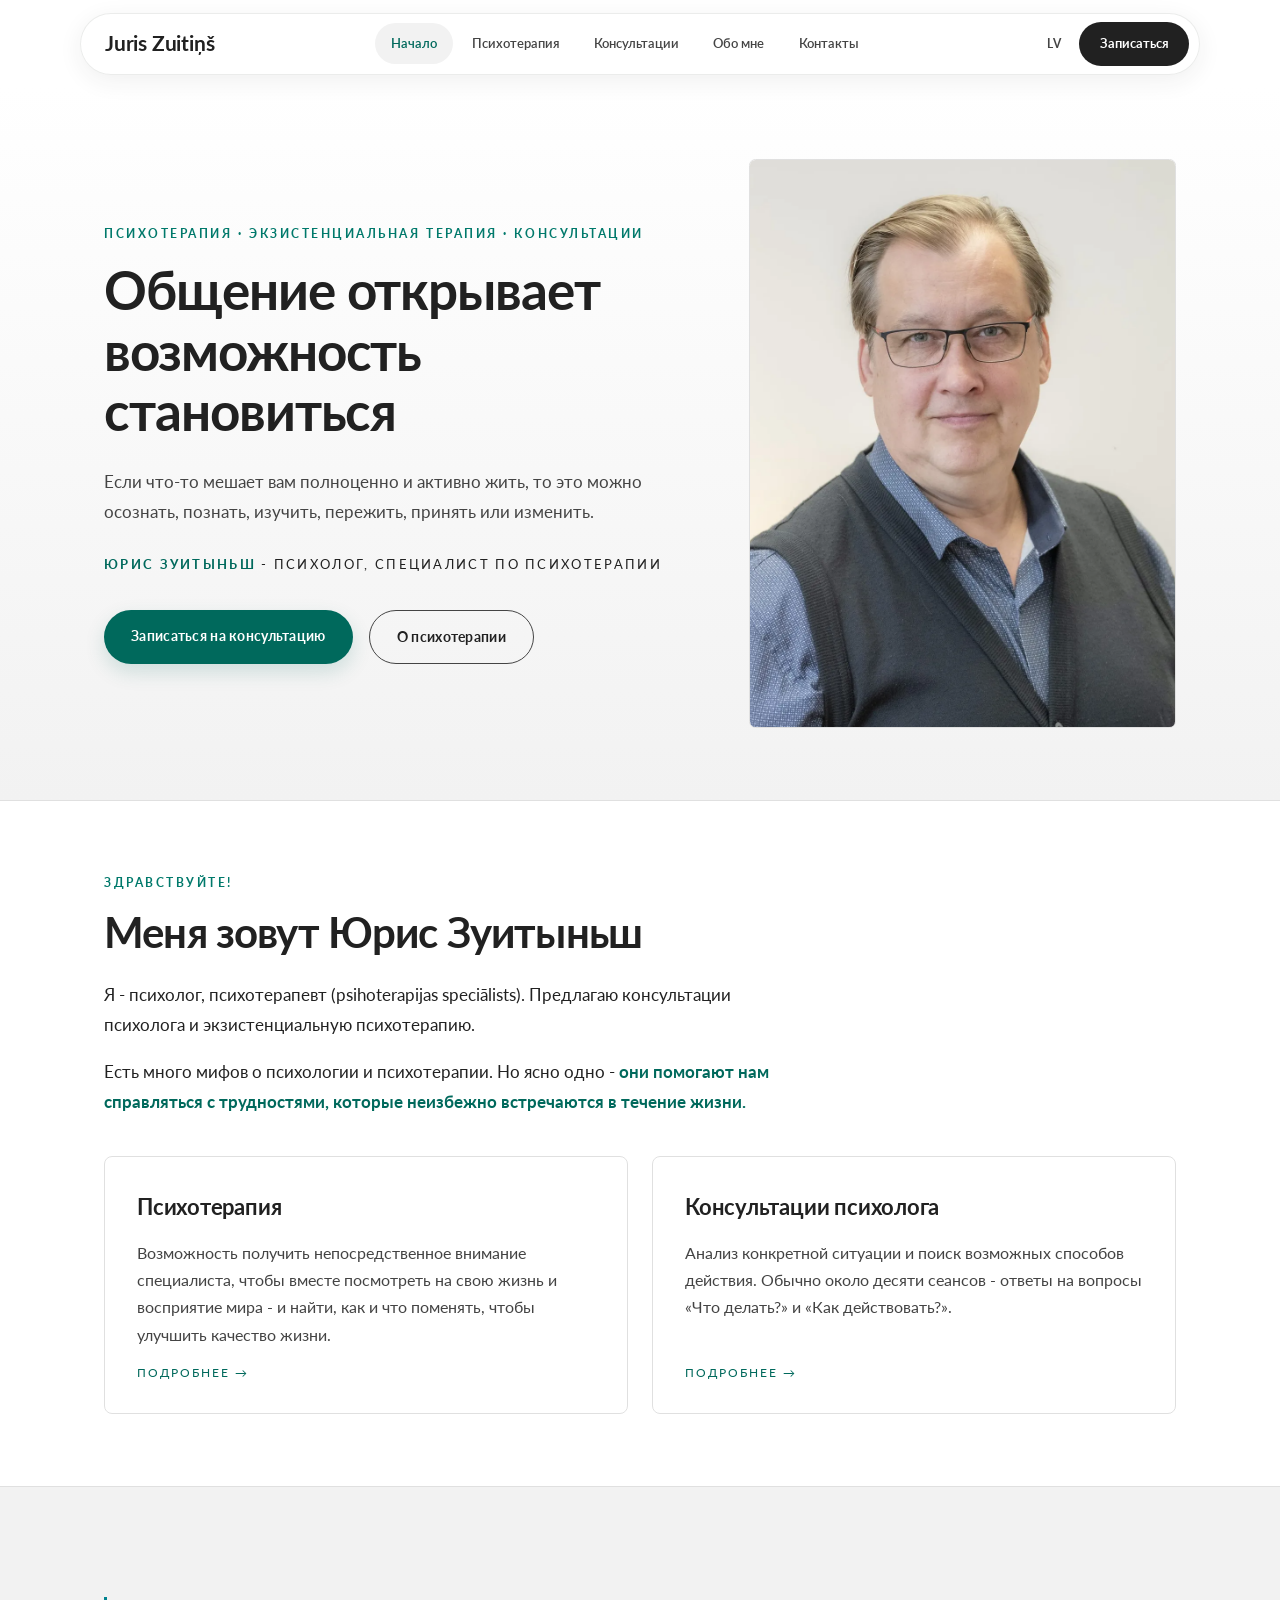
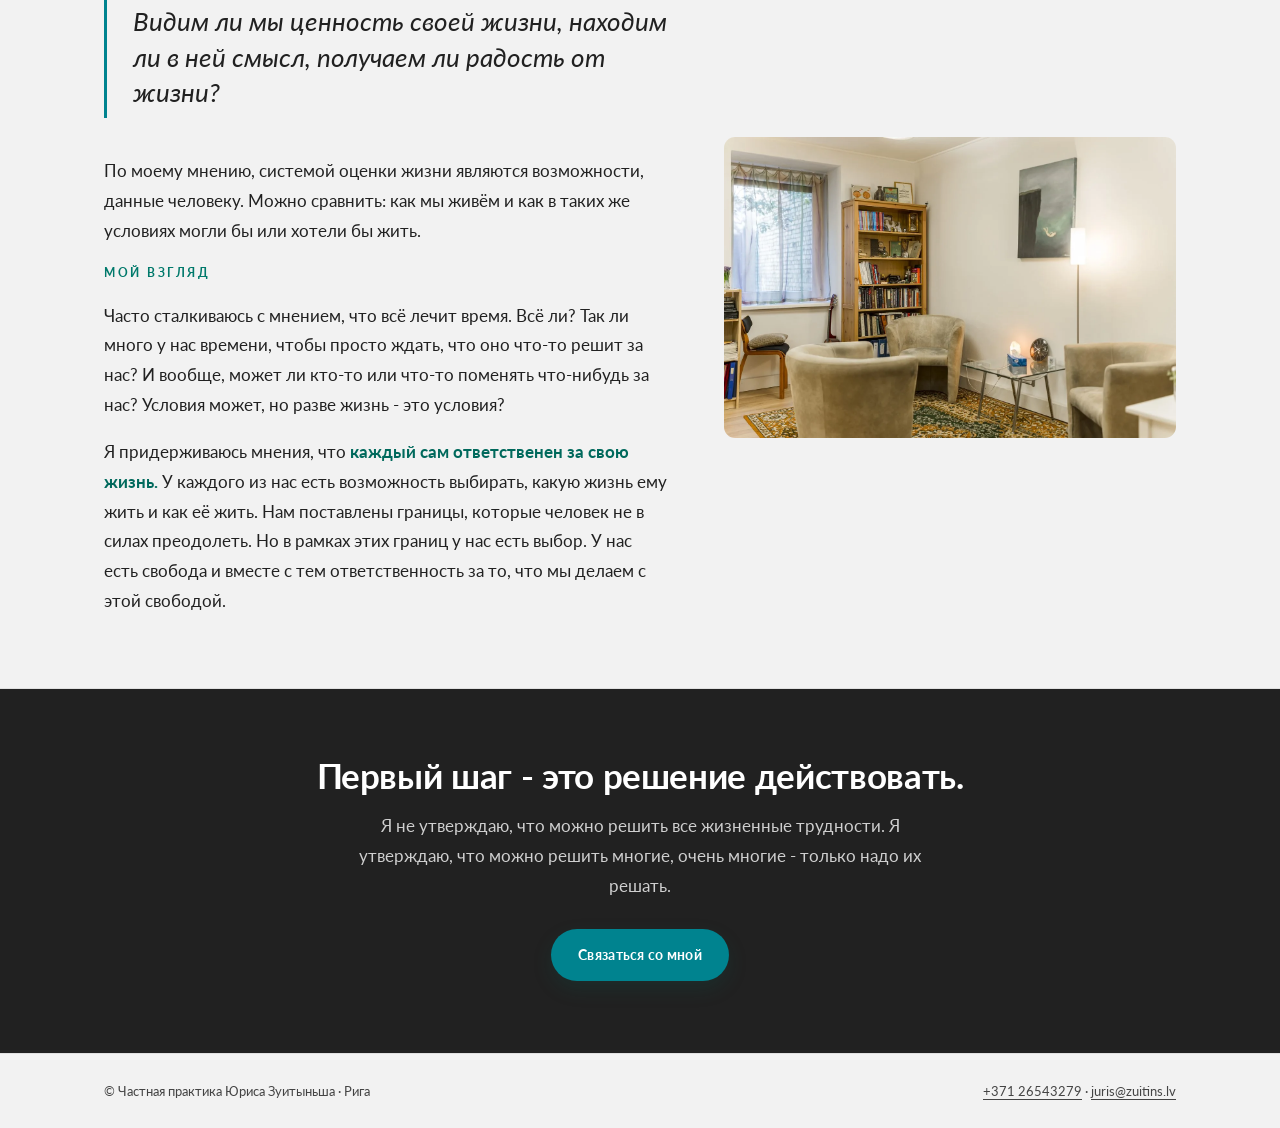
==== commit b8c8d0df: "Nomainīta kabineta bilde sākumlapā uz kabinets3 (WebP) Co-Authored-By: Claude Fable 5 <noreply@anthr" ====
--- a/ru/index.html
+++ b/ru/index.html
@@ -97,8 +97,8 @@
     </div>
     <figure class="fig">
       <picture>
-        <source type="image/webp" srcset="../assets/img/kabinets-5.webp">
-        <img class="zoomable" src="../assets/img/kabinets-5.jpg" alt="Кабинет практики - рабочий стол и кресла для беседы" loading="lazy" width="1100" height="733">
+        <source type="image/webp" srcset="../assets/img/kabinets3.webp">
+        <img class="zoomable" src="../assets/img/kabinets3.jpg" alt="Кабинет практики - книжный шкаф и кресла для беседы" loading="lazy" width="1400" height="933">
       </picture>
     </figure>
   </div>
